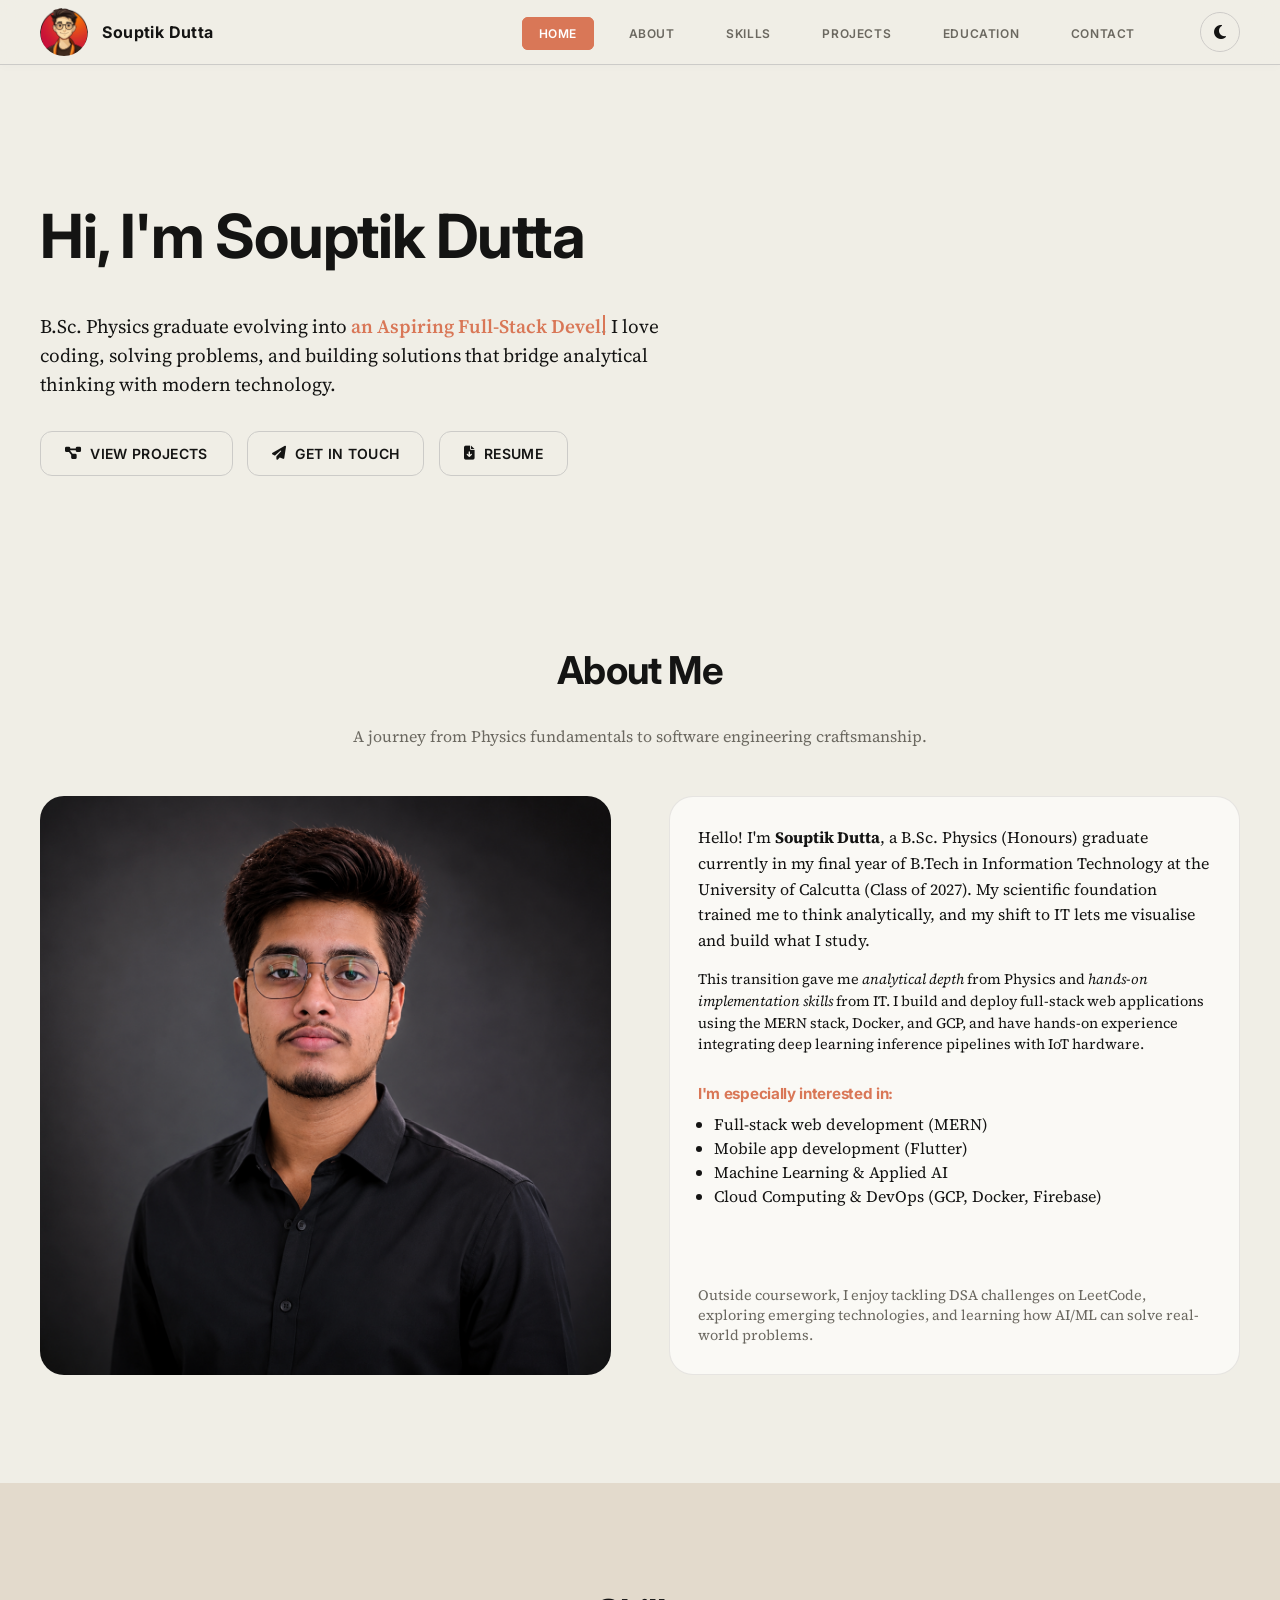
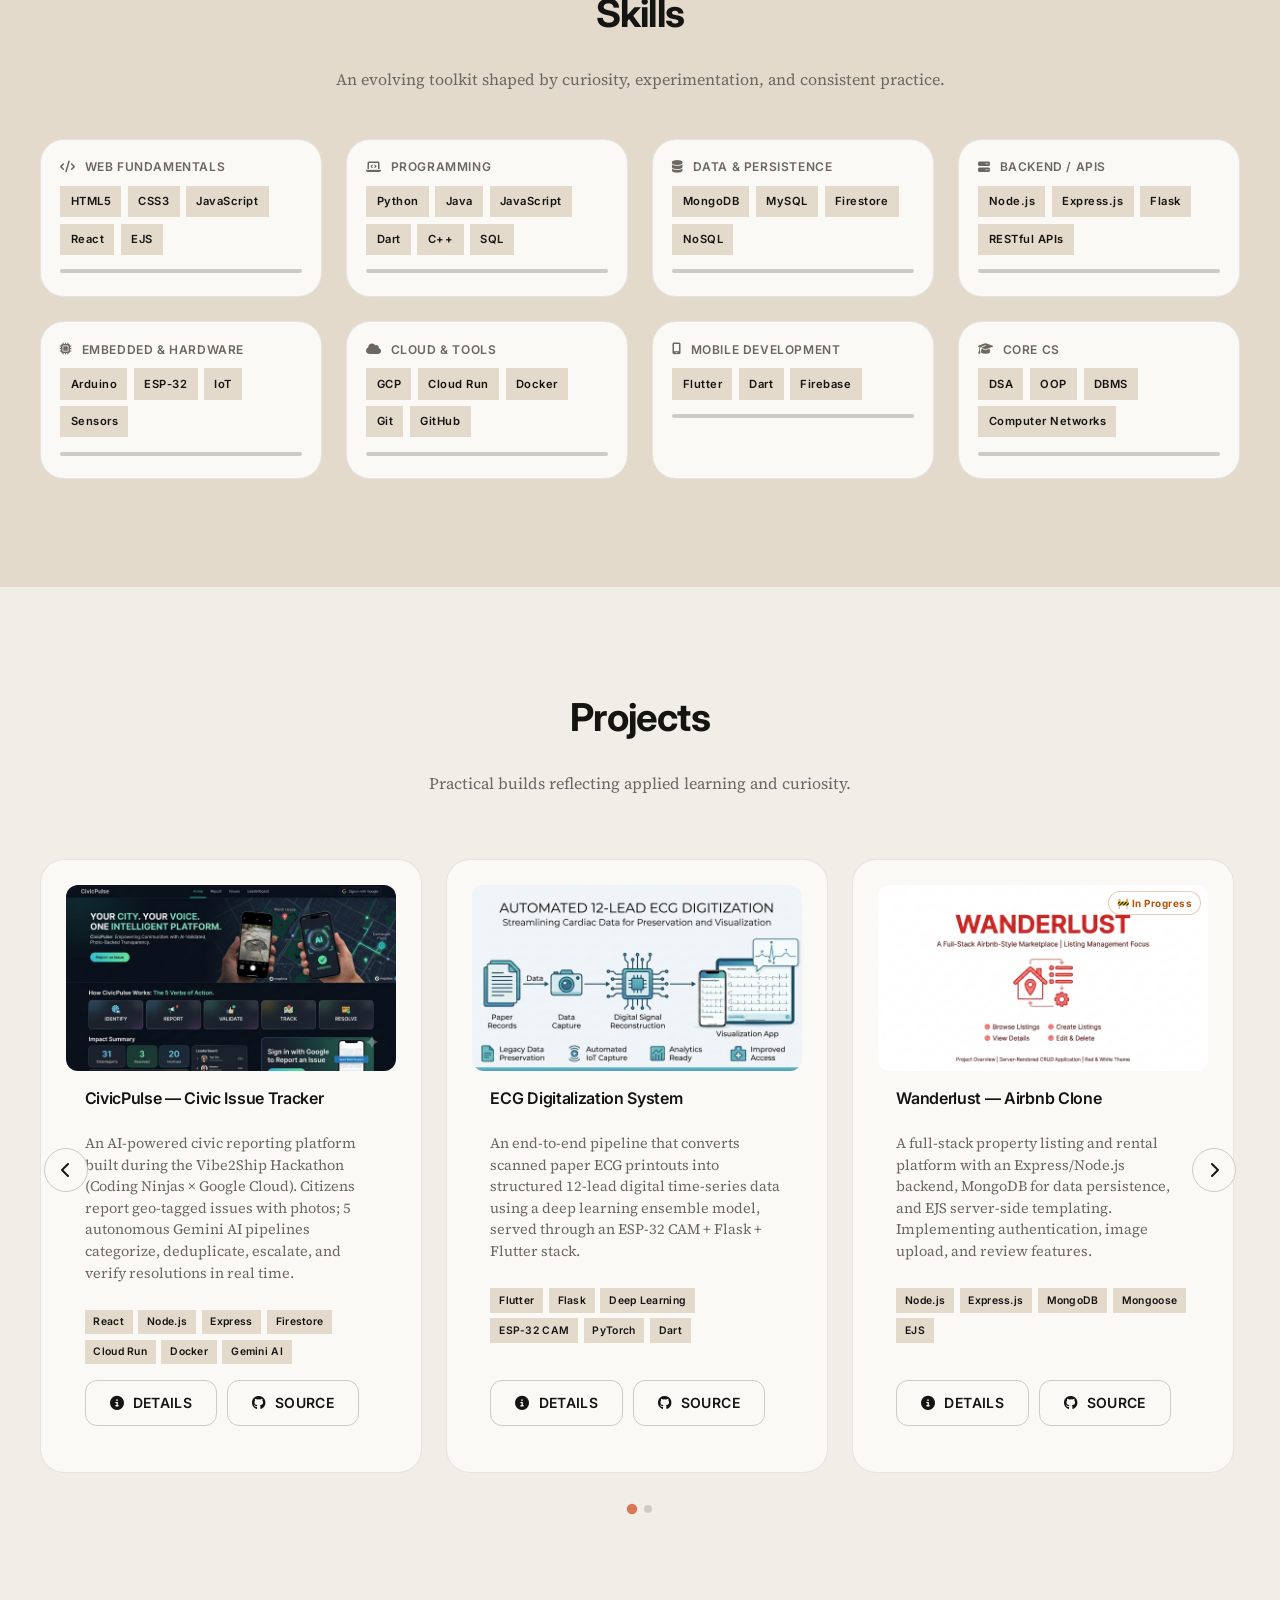
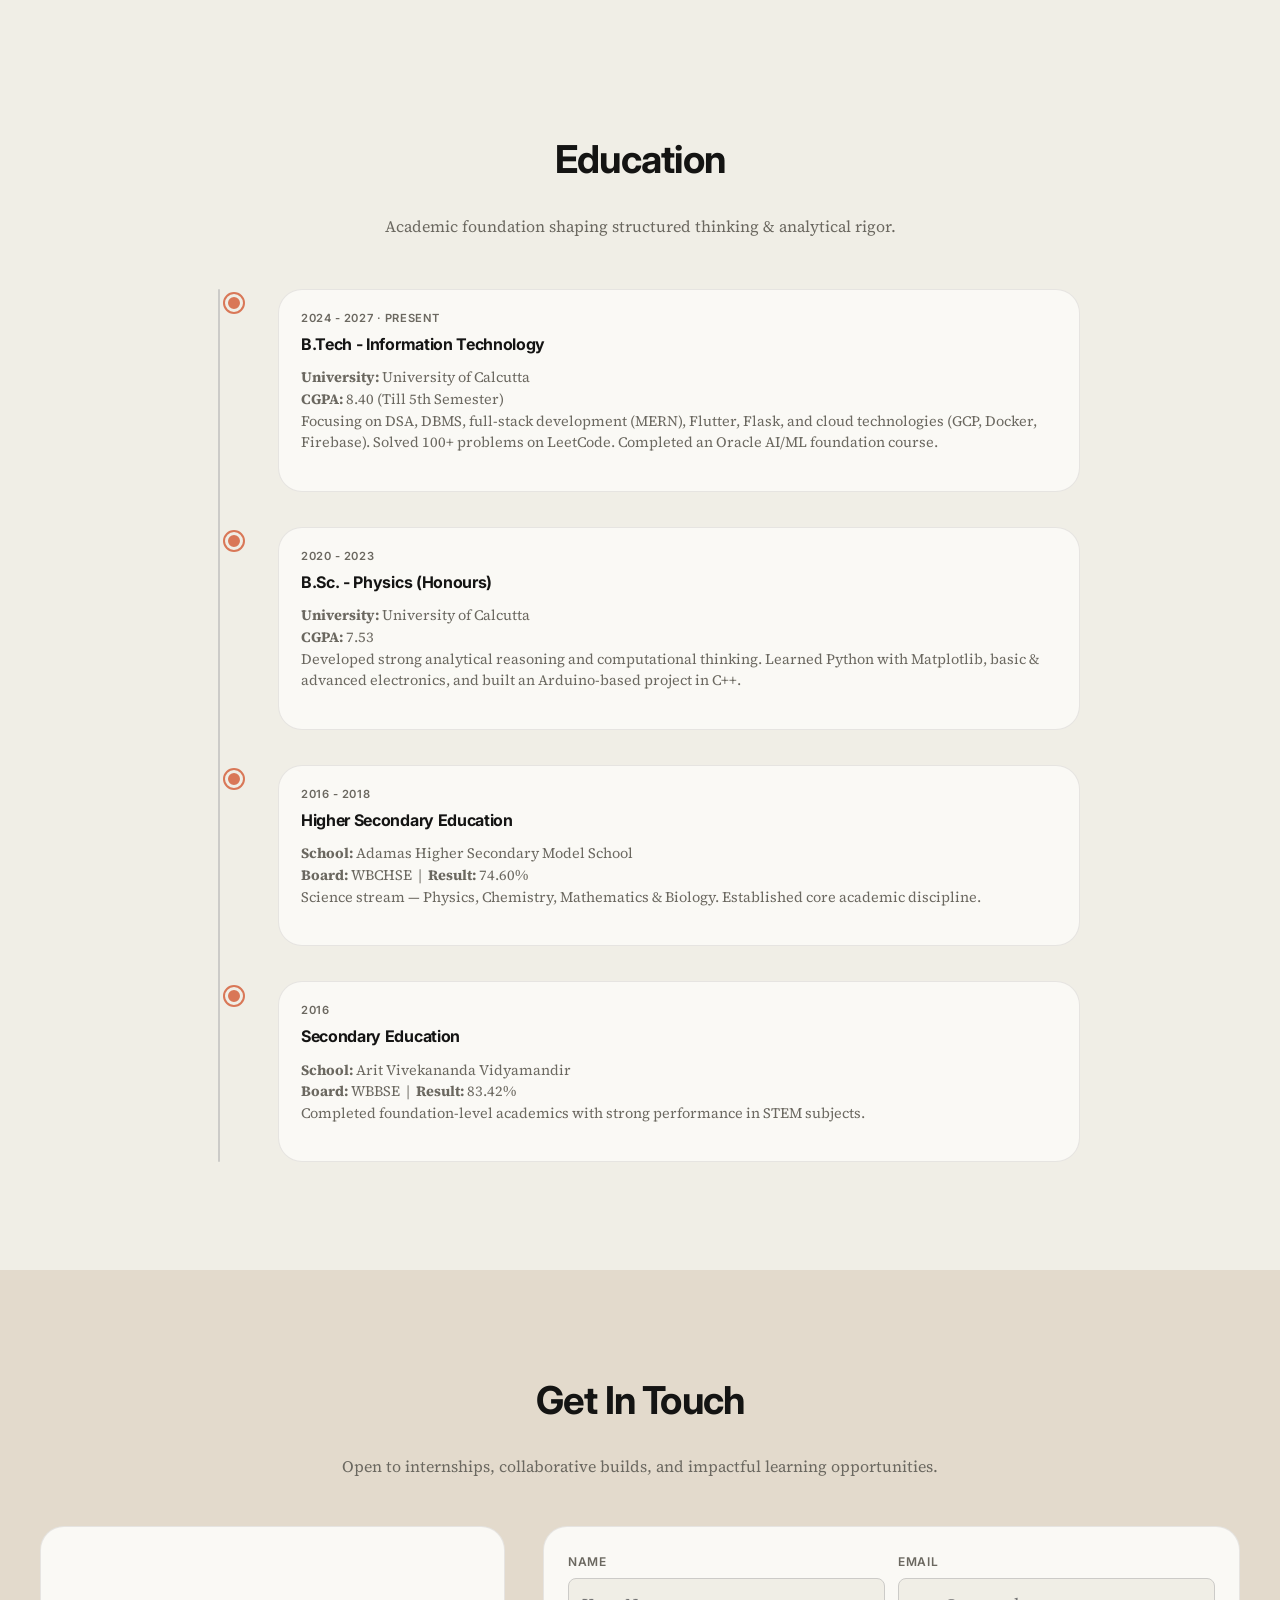
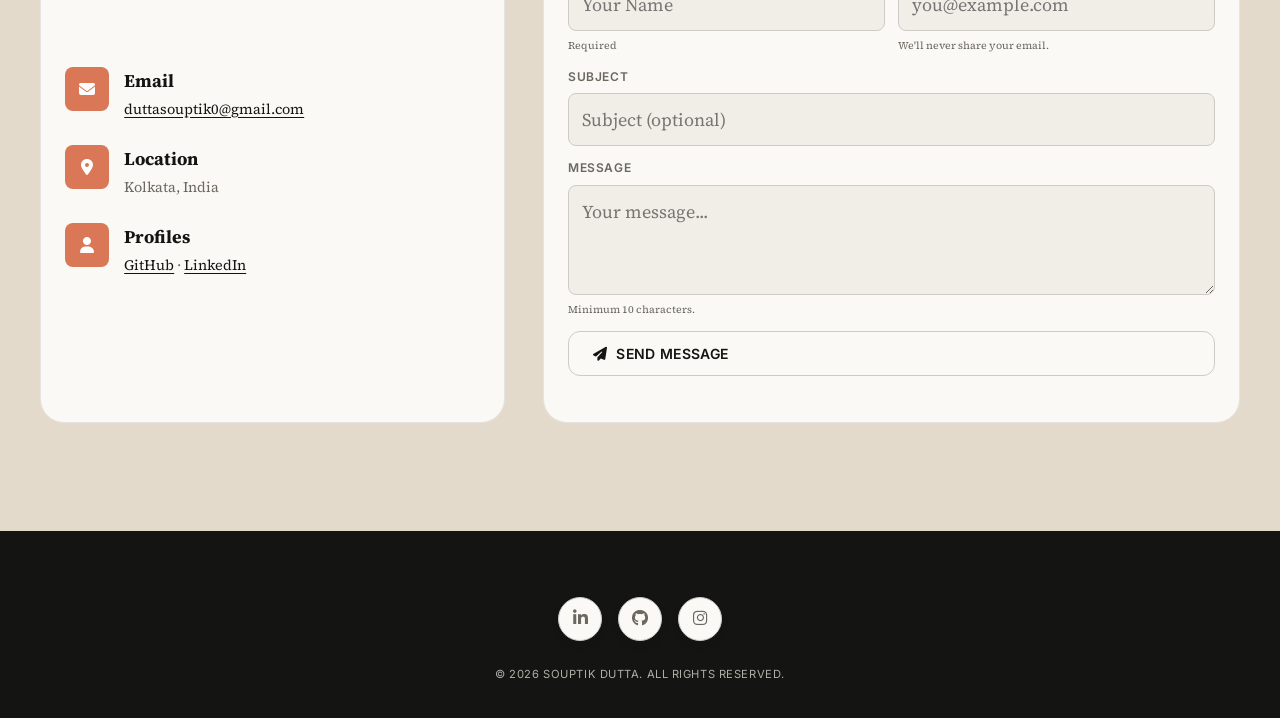
==== index.html @ db7f2fe8 "Portfolio overhaul" ====
<!doctype html>
<html lang="en" class="no-js" data-theme="light">
  <head>
    <meta charset="UTF-8" />
    <meta name="viewport" content="width=device-width,initial-scale=1" />
    <title>Souptik Dutta - Portfolio</title>
    <meta
      name="description"
      content="Portfolio of Souptik Dutta — B.Sc. Physics graduate pursuing B.Tech in Information Technology. Projects, skills, and contact."
    />
    <meta
      name="keywords"
      content="Souptik Dutta, Portfolio, IT, Physics, MERN, Full-Stack, Developer, React, Flutter, Projects, Deep Learning"
    />
    <meta name="author" content="Souptik Dutta" />
    <meta name="robots" content="index, follow" />
    <link rel="canonical" href="https://d-souptik24.github.io/portfolio/" />
    <meta
      name="theme-color"
      content="#000000"
      media="(prefers-color-scheme: dark)"
    />
    <meta
      name="theme-color"
      content="#f0eee6"
      media="(prefers-color-scheme: light)"
    />

    <link rel="icon" type="image/png" href="images/profile/sd-logo.png" />
    <link rel="apple-touch-icon" href="images/profile/sd-logo.png" />

    <meta property="og:title" content="Souptik Dutta - Portfolio" />
    <meta
      property="og:description"
      content="B.Sc. Physics graduate pursuing B.Tech in Information Technology. Explore my projects, skills, and experience."
    />
    <meta property="og:type" content="website" />
    <meta
      property="og:url"
      content="https://d-souptik24.github.io/portfolio/"
    />
    <meta
      property="og:image"
      content="https://d-souptik24.github.io/portfolio/images/profile/og-preview.jpg"
    />

    <meta name="twitter:card" content="summary_large_image" />
    <meta name="twitter:title" content="Souptik Dutta - Portfolio" />
    <meta
      name="twitter:description"
      content="B.Sc. Physics graduate now in B.Tech IT. Explore my skills and work."
    />
    <meta
      name="twitter:image"
      content="https://d-souptik24.github.io/portfolio/images/profile/og-preview.jpg"
    />

    <link rel="preconnect" href="https://fonts.googleapis.com" />
    <link rel="preconnect" href="https://fonts.gstatic.com" crossorigin />
    <link
      rel="preload"
      as="style"
      href="https://fonts.googleapis.com/css2?family=Inter:wght@200..800&family=Source+Serif+4:ital,wght@0,400;0,600;1,400&family=JetBrains+Mono:wght@400&family=Red+Hat+Display:wght@400..700&family=Red+Hat+Text:wght@400..700&family=Red+Hat+Mono:wght@400&display=swap"
    />
    <link
      href="https://fonts.googleapis.com/css2?family=Inter:wght@200..800&family=Source+Serif+4:ital,wght@0,400;0,600;1,400&family=JetBrains+Mono:wght@400&family=Red+Hat+Display:wght@400..700&family=Red+Hat+Text:wght@400..700&family=Red+Hat+Mono:wght@400&display=swap"
      rel="stylesheet"
    />

    <link rel="dns-prefetch" href="https://api.web3forms.com" />
    <link rel="dns-prefetch" href="https://cdnjs.cloudflare.com" />

    <link
      rel="stylesheet"
      href="https://cdnjs.cloudflare.com/ajax/libs/font-awesome/6.4.0/css/all.min.css"
      integrity="sha512-iecdLmaskl7CVkqkXNQ/ZH/XLlvWZOJyj7Yy7tcenmpD1ypASozpmT/E0iPtmFIB46ZmdtAc9eNBvH0H/ZpiBw=="
      crossorigin="anonymous"
      referrerpolicy="no-referrer"
    />

    <link rel="stylesheet" href="css/style.css" />

    <!-- Structured Data (JSON-LD) -->
    <script type="application/ld+json">
      {
        "@context": "https://schema.org",
        "@type": "Person",
        "name": "Souptik Dutta",
        "url": "https://d-souptik24.github.io/portfolio/",
        "jobTitle": "Aspiring Full-Stack Developer",
        "alumniOf": [
          {
            "@type": "CollegeOrUniversity",
            "name": "University of Calcutta"
          }
        ],
        "knowsAbout": ["MERN Stack", "Flutter", "Deep Learning", "IoT", "GCP", "Docker"],
        "sameAs": [
          "https://github.com/d-souptik24",
          "https://www.linkedin.com/in/souptik-dutta-3895512a4",
          "https://www.instagram.com/d_souptik24"
        ]
      }
    </script>
  </head>
  <body>
    <header>
      <div class="container nav-bar">
        <a href="#hero" class="branding" aria-label="Home">
          <img src="images/profile/sd-logo.png" alt="Souptik Dutta Logo" />
          <span class="glitch-name enable-on-hover" data-text="Souptik Dutta"
            >Souptik Dutta</span
          >
        </a>
        <nav aria-label="Primary">
          <ul class="nav-links" role="menubar">
            <li><a href="#hero" class="active" role="menuitem">Home</a></li>
            <li><a href="#about" role="menuitem">About</a></li>
            <li><a href="#skills" role="menuitem">Skills</a></li>
            <li><a href="#projects" role="menuitem">Projects</a></li>
            <li><a href="#education" role="menuitem">Education</a></li>
            <li><a href="#contact" role="menuitem">Contact</a></li>
          </ul>
        </nav>
        <button
          class="theme-toggle"
          aria-label="Toggle dark mode"
          title="Toggle theme"
        >
          <i class="fa-solid fa-moon" id="theme-icon"></i>
        </button>
        <button
          class="hamburger"
          type="button"
          aria-label="Menu"
          aria-expanded="false"
          aria-controls="mobileNav"
        >
          <span></span><span></span><span></span>
        </button>
      </div>
      <nav id="mobileNav" class="mobile-menu" aria-hidden="true">
        <a href="#hero">Home</a>
        <a href="#about">About</a>
        <a href="#skills">Skills</a>
        <a href="#projects">Projects</a>
        <a href="#education">Education</a>
        <a href="#contact">Contact</a>
      </nav>
    </header>

    <main id="hero">
      <div class="container hero-grid">
        <div class="hero-text">
          <h1 class="gradient-text">Hi, I'm Souptik Dutta</h1>
          <p class="hero-lead">
            B.Sc. Physics graduate evolving into
            <span class="typing" aria-live="polite"></span>. I love coding,
            solving problems, and building solutions that bridge analytical
            thinking with modern technology.
          </p>
          <div class="hero-actions">
            <a href="#projects" class="btn btn-outline"
              ><i class="fa-solid fa-diagram-project"></i> View Projects</a
            >
            <a href="#contact" class="btn btn-outline"
              ><i class="fa-solid fa-paper-plane"></i> Get In Touch</a
            >
            <a
              href="https://drive.google.com/file/d/11wgqvtYnDHW5FHmaIbB24B70RMqQ3CFU/view?usp=drive_link"
              class="btn btn-outline"
              target="_blank"
              rel="noopener noreferrer"
              ><i class="fa-solid fa-file-arrow-down"></i> Resume</a
            >
          </div>
        </div>
      </div>
    </main>

    <section id="about">
      <div class="container">
        <div class="section-intro reveal">
          <h2 class="section-title">About Me</h2>
          <p class="muted">
            A journey from Physics fundamentals to software engineering
            craftsmanship.
          </p>
        </div>
        <div class="about-wrap">
          <div class="about-img-frame reveal">
            <picture>
              <source
                srcset="images/profile/souptik-dutta.webp"
                type="image/webp"
              />
              <img
                src="images/profile/souptik-dutta.png"
                alt="Souptik Dutta portrait"
                loading="lazy"
              />
            </picture>
          </div>
          <div class="about-card reveal" tabindex="0">
            <div>
              <p class="about-text">
                Hello! I'm <strong>Souptik Dutta</strong>, a B.Sc. Physics
                (Honours) graduate currently in my final year of B.Tech in
                Information Technology at the University of Calcutta (Class of
                2027). My scientific foundation trained me to think
                analytically, and my shift to IT lets me visualise and build
                what I study.
              </p>

              <p class="about-text-sm">
                This transition gave me <em>analytical depth</em> from Physics
                and <em>hands-on implementation skills</em> from IT. I build and
                deploy full-stack web applications using the MERN stack, Docker,
                and GCP, and have hands-on experience integrating deep learning
                inference pipelines with IoT hardware.
              </p>
            </div>

            <div class="about-interests">
              <h4>I'm especially interested in:</h4>
              <ul>
                <li>Full-stack web development (MERN)</li>
                <li>Mobile app development (Flutter)</li>
                <li>Machine Learning & Applied AI</li>
                <li>Cloud Computing & DevOps (GCP, Docker, Firebase)</li>
              </ul>
            </div>

            <div class="about-footer">
              <p class="about-footer-text" style="margin-bottom: 0">
                Outside coursework, I enjoy tackling DSA challenges on LeetCode,
                exploring emerging technologies, and learning how AI/ML can
                solve real-world problems.
              </p>
            </div>
          </div>
        </div>
      </div>
    </section>

    <section id="skills">
      <div class="container">
        <div class="section-intro reveal">
          <h2 class="section-title">Skills</h2>
          <p class="muted">
            An evolving toolkit shaped by curiosity, experimentation, and
            consistent practice.
          </p>
        </div>
        <div class="skills-grid">
          <div class="skill-group reveal" tabindex="0">
            <h3><i class="fa-solid fa-code"></i> Web Fundamentals</h3>
            <div class="skill-badges">
              <span class="skill-badge">HTML5</span>
              <span class="skill-badge">CSS3</span>
              <span class="skill-badge">JavaScript</span>
              <span class="skill-badge">React</span>
              <span class="skill-badge">EJS</span>
            </div>
            <div class="meter" style="--val: 85%"><span></span></div>
          </div>
          <div class="skill-group reveal" tabindex="0">
            <h3><i class="fa-solid fa-laptop-code"></i> Programming</h3>
            <div class="skill-badges">
              <span class="skill-badge">Python</span>
              <span class="skill-badge">Java</span>
              <span class="skill-badge">JavaScript</span>
              <span class="skill-badge">Dart</span>
              <span class="skill-badge">C++</span>
              <span class="skill-badge">SQL</span>
            </div>
            <div class="meter" style="--val: 80%"><span></span></div>
          </div>
          <div class="skill-group reveal" tabindex="0">
            <h3><i class="fa-solid fa-database"></i> Data & Persistence</h3>
            <div class="skill-badges">
              <span class="skill-badge">MongoDB</span>
              <span class="skill-badge">MySQL</span>
              <span class="skill-badge">Firestore</span>
              <span class="skill-badge">NoSQL</span>
            </div>
            <div class="meter" style="--val: 65%"><span></span></div>
          </div>
          <div class="skill-group reveal" tabindex="0">
            <h3><i class="fa-solid fa-server"></i> Backend / APIs</h3>
            <div class="skill-badges">
              <span class="skill-badge">Node.js</span>
              <span class="skill-badge">Express.js</span>
              <span class="skill-badge">Flask</span>
              <span class="skill-badge">RESTful APIs</span>
            </div>
            <div class="meter" style="--val: 65%"><span></span></div>
          </div>
          <div class="skill-group reveal" tabindex="0">
            <h3><i class="fa-solid fa-microchip"></i> Embedded & Hardware</h3>
            <div class="skill-badges">
              <span class="skill-badge">Arduino</span>
              <span class="skill-badge">ESP-32</span>
              <span class="skill-badge">IoT</span>
              <span class="skill-badge">Sensors</span>
            </div>
            <div class="meter" style="--val: 70%"><span></span></div>
          </div>
          <div class="skill-group reveal" tabindex="0">
            <h3><i class="fa-solid fa-cloud"></i> Cloud & Tools</h3>
            <div class="skill-badges">
              <span class="skill-badge">GCP</span>
              <span class="skill-badge">Cloud Run</span>
              <span class="skill-badge">Docker</span>
              <span class="skill-badge">Git</span>
              <span class="skill-badge">GitHub</span>
            </div>
            <div class="meter" style="--val: 60%"><span></span></div>
          </div>
          <div class="skill-group reveal" tabindex="0">
            <h3>
              <i class="fa-solid fa-mobile-screen"></i> Mobile Development
            </h3>
            <div class="skill-badges">
              <span class="skill-badge">Flutter</span>
              <span class="skill-badge">Dart</span>
              <span class="skill-badge">Firebase</span>
            </div>
            <div class="meter" style="--val: 60%"><span></span></div>
          </div>
          <div class="skill-group reveal" tabindex="0">
            <h3><i class="fa-solid fa-graduation-cap"></i> Core CS</h3>
            <div class="skill-badges">
              <span class="skill-badge">DSA</span>
              <span class="skill-badge">OOP</span>
              <span class="skill-badge">DBMS</span>
              <span class="skill-badge">Computer Networks</span>
            </div>
            <div class="meter" style="--val: 75%"><span></span></div>
          </div>
        </div>
      </div>
    </section>

    <section id="projects">
      <div class="container">
        <div class="section-intro reveal">
          <h2 class="section-title">Projects</h2>
          <p class="muted">
            Practical builds reflecting applied learning and curiosity.
          </p>
        </div>

        <div class="slider-wrapper">
          <button class="slider-btn prev-btn" aria-label="Previous project">
            <i class="fa-solid fa-chevron-left"></i>
          </button>

          <div class="slider-track">
            <!-- Card 1: CivicPulse -->
            <article class="project-card reveal" tabindex="0">
              <div class="project-media">
                <img
                  src="images/project-imgs/poject2_civicpulse.webp"
                  alt="CivicPulse — Hyperlocal Civic Issue Tracker"
                  loading="lazy"
                />
              </div>
              <div class="project-body">
                <h3 class="project-title">CivicPulse — Civic Issue Tracker</h3>
                <p class="project-desc">
                  An AI-powered civic reporting platform built during the
                  Vibe2Ship Hackathon (Coding Ninjas × Google Cloud). Citizens
                  report geo-tagged issues with photos; 5 autonomous Gemini AI
                  pipelines categorize, deduplicate, escalate, and verify
                  resolutions in real time.
                </p>
                <div class="project-tags">
                  <span class="tag">React</span>
                  <span class="tag">Node.js</span>
                  <span class="tag">Express</span>
                  <span class="tag">Firestore</span>
                  <span class="tag">Cloud Run</span>
                  <span class="tag">Docker</span>
                  <span class="tag">Gemini AI</span>
                </div>
                <div class="project-actions">
                  <button class="btn btn-outline" data-modal="projCivicPulse">
                    <i class="fa-solid fa-circle-info"></i> Details
                  </button>
                  <a
                    href="https://github.com/d-souptik24/civic-pulse"
                    target="_blank"
                    rel="noopener"
                    class="btn btn-outline"
                    ><i class="fa-brands fa-github"></i> Source</a
                  >
                </div>
              </div>
            </article>

            <!-- Card 2: ECG Digitalization -->
            <article class="project-card reveal" tabindex="0">
              <div class="project-media">
                <img
                  src="images/project-imgs/project3_ECG_DIGITALIZATION.webp"
                  alt="ECG Digitalization System"
                  loading="lazy"
                />
              </div>
              <div class="project-body">
                <h3 class="project-title">ECG Digitalization System</h3>
                <p class="project-desc">
                  An end-to-end pipeline that converts scanned paper ECG
                  printouts into structured 12-lead digital time-series data
                  using a deep learning ensemble model, served through an ESP-32
                  CAM + Flask + Flutter stack.
                </p>
                <div class="project-tags">
                  <span class="tag">Flutter</span>
                  <span class="tag">Flask</span>
                  <span class="tag">Deep Learning</span>
                  <span class="tag">ESP-32 CAM</span>
                  <span class="tag">PyTorch</span>
                  <span class="tag">Dart</span>
                </div>
                <div class="project-actions">
                  <button class="btn btn-outline" data-modal="projECG">
                    <i class="fa-solid fa-circle-info"></i> Details
                  </button>
                  <a
                    href="https://github.com/d-souptik24/ECG-DIGITALIZATION"
                    target="_blank"
                    rel="noopener"
                    class="btn btn-outline"
                    ><i class="fa-brands fa-github"></i> Source</a
                  >
                </div>
              </div>
            </article>

            <!-- Card 3: Wanderlust (Airbnb Clone) -->
            <article class="project-card reveal" tabindex="0">
              <div class="project-media">
                <img
                  src="images/project-imgs/project4_wanderlust.webp"
                  alt="Wanderlust — Airbnb Clone"
                  loading="lazy"
                />
                <span class="project-status-badge">🚧 In Progress</span>
              </div>
              <div class="project-body">
                <h3 class="project-title">Wanderlust — Airbnb Clone</h3>
                <p class="project-desc">
                  A full-stack property listing and rental platform with an
                  Express/Node.js backend, MongoDB for data persistence, and EJS
                  server-side templating. Implementing authentication, image
                  upload, and review features.
                </p>
                <div class="project-tags">
                  <span class="tag">Node.js</span>
                  <span class="tag">Express.js</span>
                  <span class="tag">MongoDB</span>
                  <span class="tag">Mongoose</span>
                  <span class="tag">EJS</span>
                </div>
                <div class="project-actions">
                  <button class="btn btn-outline" data-modal="projWanderlust">
                    <i class="fa-solid fa-circle-info"></i> Details
                  </button>
                  <a
                    href="https://github.com/d-souptik24/Wanderlust"
                    target="_blank"
                    rel="noopener"
                    class="btn btn-outline"
                    ><i class="fa-brands fa-github"></i> Source</a
                  >
                </div>
              </div>
            </article>

            <!-- Card 4: Arduino Temperature Monitoring -->
            <article class="project-card reveal" tabindex="0">
              <div class="project-media">
                <img
                  src="images/project-imgs/project1_temp_sensor.webp"
                  alt="Arduino Temperature Monitoring Prototype"
                  loading="lazy"
                />
              </div>
              <div class="project-body">
                <h3 class="project-title">
                  Arduino Temperature Monitoring Prototype
                </h3>
                <p class="project-desc">
                  A temperature-sensing prototype built with an NTC thermistor,
                  calibrated using the Steinhart–Hart equation. Threshold-based
                  LED indicators and a buzzer provide real-time visual and
                  audible alerts.
                </p>
                <div class="project-tags">
                  <span class="tag">Arduino Uno</span>
                  <span class="tag">C++</span>
                  <span class="tag">NTC Thermistor</span>
                  <span class="tag">Steinhart–Hart</span>
                  <span class="tag">Analog Sensing</span>
                  <span class="tag">Digital I/O</span>
                </div>
                <div class="project-actions">
                  <button class="btn btn-outline" data-modal="proj1Details">
                    <i class="fa-solid fa-circle-info"></i> Details
                  </button>
                  <a
                    href="https://github.com/d-souptik24/ArduinoProject"
                    target="_blank"
                    rel="noopener"
                    class="btn btn-outline"
                    ><i class="fa-brands fa-github"></i> Source</a
                  >
                </div>
              </div>
            </article>
          </div>

          <button class="slider-btn next-btn" aria-label="Next project">
            <i class="fa-solid fa-chevron-right"></i>
          </button>
        </div>

        <div class="slider-dots"></div>
      </div>
    </section>

    <!-- ── Project Modals ────────────────────────────────────────────────────── -->

    <dialog id="projCivicPulse" class="dialog-modal">
      <form method="dialog" class="dialog-body">
        <h3 tabindex="-1" autofocus>
          CivicPulse — Hyperlocal Civic Issue Tracker
        </h3>
        <p>
          A production-grade, AI-powered civic platform built in an 8-day sprint
          during the Vibe2Ship Hackathon (Coding Ninjas × Google Cloud).
          Citizens identify, report, validate, track, and resolve hyperlocal
          community issues through collaboration and intelligent automation.
        </p>
        <ul>
          <li>
            5 Agentic AI pipelines powered by Gemini 3.1 Flash Lite — Vision
            Categorizer, Geo-Deduplication, Hotspot Mapper, Escalation Agent,
            and Resolution Verifier
          </li>
          <li>
            Location-based duplicate detection using Geohash radius queries
            within 200 m
          </li>
          <li>
            Deployed to Google Cloud Run via multi-stage Docker build with
            secure env.yaml injection
          </li>
          <li>
            Firebase Auth (Google Sign-in), Firestore real-time listeners,
            Firebase Storage for issue photos
          </li>
          <li>
            Gamification system with points, badges, leaderboard, and confetti
            animations
          </li>
        </ul>
        <div class="dialog-actions">
          <a
            href="https://github.com/d-souptik24/civic-pulse"
            target="_blank"
            class="btn btn-outline"
            rel="noopener"
            ><i class="fa-brands fa-github"></i> Repository</a
          >
          <button class="btn btn-outline" value="cancel">
            <i class="fa-solid fa-xmark"></i> Close
          </button>
        </div>
      </form>
    </dialog>

    <dialog id="projECG" class="dialog-modal">
      <form method="dialog" class="dialog-body">
        <h3 tabindex="-1" autofocus>ECG Digitalization System</h3>
        <p>
          An end-to-end system that photographs paper ECG printouts,
          reconstructs the original 12-lead time-series signal using a deep
          learning ensemble, and displays clinical-grade plots on a Flutter app.
          Designed to digitize legacy hospital archives in resource-limited
          clinics.
        </p>
        <ul>
          <li>
            3-stage deep learning pipeline: homography normalization
            (Stage0Net), grid-warp rectification (Stage1Net), EfficientNet
            ensemble digitization with TTA (Stage2)
          </li>
          <li>
            ESP-32 CAM module for autonomous image capture with OLED status
            display and 3-retry upload logic
          </li>
          <li>
            Flask backend with async processing (~5–8 min on CPU), status
            polling, and server-rendered Matplotlib clinical plots
          </li>
          <li>
            Flutter app with Riverpod state management, hybrid local + server
            record history, and GoRouter navigation
          </li>
        </ul>
        <div class="dialog-actions">
          <a
            href="https://github.com/d-souptik24/ECG-DIGITALIZATION"
            target="_blank"
            class="btn btn-outline"
            rel="noopener"
            ><i class="fa-brands fa-github"></i> Repository</a
          >
          <button class="btn btn-outline" value="cancel">
            <i class="fa-solid fa-xmark"></i> Close
          </button>
        </div>
      </form>
    </dialog>

    <dialog id="projWanderlust" class="dialog-modal">
      <form method="dialog" class="dialog-body">
        <h3 tabindex="-1" autofocus>Wanderlust — Airbnb Clone</h3>
        <p>
          A full-stack property listing and rental marketplace following MVC
          architecture. The project is actively being developed with a working
          CRUD engine for listings, seed data for realistic testing, and
          structured templates for a polished server-rendered experience.
        </p>
        <ul>
          <li>
            Full CRUD lifecycle for property listings — create, browse, view
            details, edit, and delete
          </li>
          <li>
            MongoDB + Mongoose schema with timestamps, image data, pricing, and
            location fields
          </li>
          <li>
            MVC architecture with EJS layout inheritance via ejs-mate and
            reusable partials
          </li>
          <li>
            Bootstrap 5 responsive UI with shared navbar, footer, and card grid
            layout
          </li>
          <li>
            Seed data script for repeatable database initialization with
            realistic listings
          </li>
        </ul>
        <div class="dialog-actions">
          <a
            href="https://github.com/d-souptik24/Wanderlust"
            target="_blank"
            class="btn btn-outline"
            rel="noopener"
            ><i class="fa-brands fa-github"></i> Repository</a
          >
          <button class="btn btn-outline" value="cancel">
            <i class="fa-solid fa-xmark"></i> Close
          </button>
        </div>
      </form>
    </dialog>

    <dialog id="proj1Details" class="dialog-modal">
      <form method="dialog" class="dialog-body">
        <h3 tabindex="-1" autofocus>
          Arduino Temperature Monitoring Prototype
        </h3>
        <p>
          A working prototype that reads ambient temperature through an NTC
          thermistor and converts the analog signal to accurate Celsius values
          using the Steinhart–Hart equation. Hard-coded temperature thresholds
          drive a tri-colour LED indicator system and an audible buzzer for
          critical alerts.
        </p>
        <ul>
          <li>Studied the NTC thermistor's temperature–resistance curve</li>
          <li>Implemented Steinhart–Hart calibration for accurate readings</li>
          <li>
            Green / Yellow / Red LEDs for normal, warm &amp; critical ranges
          </li>
          <li>
            Buzzer activates when temperature crosses the critical threshold
          </li>
          <li>
            Full control logic in C++, developed &amp; uploaded via Arduino IDE
          </li>
        </ul>
        <div class="dialog-actions">
          <a
            href="https://github.com/d-souptik24/ArduinoProject"
            target="_blank"
            class="btn btn-outline"
            rel="noopener"
            ><i class="fa-brands fa-github"></i> Repository</a
          >
          <button class="btn btn-outline" value="cancel">
            <i class="fa-solid fa-xmark"></i> Close
          </button>
        </div>
      </form>
    </dialog>

    <section id="education">
      <div class="container">
        <div class="section-intro reveal">
          <h2 class="section-title">Education</h2>
          <p class="muted">
            Academic foundation shaping structured thinking & analytical rigor.
          </p>
        </div>
        <div class="timeline">
          <div class="timeline-item reveal">
            <div class="timeline-marker"></div>
            <div class="timeline-content" tabindex="0">
              <div class="timeline-meta">2024 - 2027 · Present</div>
              <h3>B.Tech - Information Technology</h3>
              <p class="timeline-desc">
                <strong>University:</strong> University of Calcutta<br />
                <strong>CGPA:</strong> 8.40 (Till 5th Semester)<br />
                Focusing on DSA, DBMS, full-stack development (MERN), Flutter,
                Flask, and cloud technologies (GCP, Docker, Firebase). Solved
                100+ problems on LeetCode. Completed an Oracle AI/ML foundation
                course.
              </p>
            </div>
          </div>
          <div class="timeline-item reveal">
            <div class="timeline-marker"></div>
            <div class="timeline-content" tabindex="0">
              <div class="timeline-meta">2020 - 2023</div>
              <h3>B.Sc. - Physics (Honours)</h3>
              <p class="timeline-desc">
                <strong>University:</strong> University of Calcutta<br />
                <strong>CGPA:</strong> 7.53<br />
                Developed strong analytical reasoning and computational
                thinking. Learned Python with Matplotlib, basic &amp; advanced
                electronics, and built an Arduino-based project in C++.
              </p>
            </div>
          </div>
          <div class="timeline-item reveal">
            <div class="timeline-marker"></div>
            <div class="timeline-content" tabindex="0">
              <div class="timeline-meta">2016 - 2018</div>
              <h3>Higher Secondary Education</h3>
              <p class="timeline-desc">
                <strong>School:</strong> Adamas Higher Secondary Model School<br />
                <strong>Board:</strong> WBCHSE &nbsp;|&nbsp;
                <strong>Result:</strong> 74.60%<br />
                Science stream — Physics, Chemistry, Mathematics &amp; Biology.
                Established core academic discipline.
              </p>
            </div>
          </div>
          <div class="timeline-item reveal">
            <div class="timeline-marker"></div>
            <div class="timeline-content" tabindex="0">
              <div class="timeline-meta">2016</div>
              <h3>Secondary Education</h3>
              <p class="timeline-desc">
                <strong>School:</strong> Arit Vivekananda Vidyamandir<br />
                <strong>Board:</strong> WBBSE &nbsp;|&nbsp;
                <strong>Result:</strong> 83.42%<br />
                Completed foundation-level academics with strong performance in
                STEM subjects.
              </p>
            </div>
          </div>
        </div>
      </div>
    </section>

    <section id="contact">
      <div class="container">
        <div class="section-intro reveal">
          <h2 class="section-title">Get In Touch</h2>
          <p class="muted">
            Open to internships, collaborative builds, and impactful learning
            opportunities.
          </p>
        </div>
        <div class="contact-grid">
          <div class="contact-panel reveal" tabindex="0">
            <div class="contact-details">
              <div class="detail-item">
                <i class="fa-solid fa-envelope"></i>
                <div>
                  <strong>Email</strong><br />
                  <span
                    ><a href="mailto:duttasouptik0@gmail.com"
                      >duttasouptik0@gmail.com</a
                    ></span
                  >
                </div>
              </div>

              <div class="detail-item">
                <i class="fa-solid fa-location-dot"></i>
                <div>
                  <strong>Location</strong><br />
                  <span>Kolkata, India</span>
                </div>
              </div>
              <div class="detail-item">
                <i class="fa-solid fa-user"></i>
                <div>
                  <strong>Profiles</strong><br />
                  <span>
                    <a
                      href="https://github.com/d-souptik24"
                      target="_blank"
                      rel="noopener"
                      >GitHub</a
                    >
                    ·
                    <a
                      href="https://www.linkedin.com/in/souptik-dutta-3895512a4"
                      target="_blank"
                      rel="noopener"
                      >LinkedIn</a
                    >
                  </span>
                </div>
              </div>
            </div>
          </div>
          <div class="contact-panel reveal" tabindex="0">
            <form
              class="contact-form"
              id="contactForm"
              action="https://api.web3forms.com/submit"
              method="POST"
              novalidate
            >
              <input
                type="hidden"
                name="access_key"
                value="557c8fe1-0cd9-4d5b-8c11-7dc33b92f6d2"
              />
              <input
                type="hidden"
                name="_subject"
                value="New Contact Form Submission from Portfolio"
              />
              <input
                type="hidden"
                name="from_name"
                value="Portfolio Contact Form"
              />
              <input
                type="checkbox"
                name="botcheck"
                class="sr-only"
                tabindex="-1"
                autocomplete="off"
              />

              <div class="form-field">
                <label for="name">Name</label>
                <input
                  id="name"
                  name="name"
                  type="text"
                  required
                  placeholder="Your Name"
                  autocomplete="name"
                />
                <span class="form-hint">Required</span>
              </div>
              <div class="form-field">
                <label for="email">Email</label>
                <input
                  id="email"
                  name="email"
                  type="email"
                  required
                  placeholder="you@example.com"
                  autocomplete="email"
                />
                <span class="form-hint">We'll never share your email.</span>
              </div>
              <div class="form-field full-width">
                <label for="subject">Subject</label>
                <input
                  id="subject"
                  name="subject"
                  type="text"
                  placeholder="Subject (optional)"
                />
              </div>
              <div class="form-field full-width">
                <label for="message">Message</label>
                <textarea
                  id="message"
                  name="message"
                  required
                  placeholder="Your message..."
                ></textarea>
                <span class="form-hint">Minimum 10 characters.</span>
              </div>
              <button type="submit" class="btn btn-outline" id="submitBtn">
                <i class="fa-solid fa-paper-plane"></i> Send Message
              </button>
              <p id="formStatus" class="form-status"></p>
            </form>
          </div>
        </div>
      </div>
    </section>

    <footer>
      <div class="container center reveal">
        <ul class="social-wrapper">
          <li class="icon linkedin">
            <span class="tooltip">LinkedIn</span>
            <a
              href="https://www.linkedin.com/in/souptik-dutta-3895512a4"
              target="_blank"
              rel="noopener"
              aria-label="LinkedIn"
              ><i class="fab fa-linkedin-in"></i
            ></a>
          </li>
          <li class="icon github">
            <span class="tooltip">GitHub</span>
            <a
              href="https://github.com/d-souptik24"
              target="_blank"
              rel="noopener"
              aria-label="GitHub"
              ><i class="fab fa-github"></i
            ></a>
          </li>
          <li class="icon instagram">
            <span class="tooltip">Instagram</span>
            <a
              href="https://www.instagram.com/d_souptik24"
              target="_blank"
              rel="noopener"
              aria-label="Instagram"
              ><i class="fab fa-instagram"></i
            ></a>
          </li>
        </ul>
        <div class="foot-note">
          &copy; 2026 Souptik Dutta. All Rights Reserved.
        </div>
      </div>
    </footer>
    <button
      class="back-to-top"
      id="backToTop"
      aria-label="Back to top"
      title="Back to top"
    >
      <i class="fa-solid fa-arrow-up"></i>
    </button>

    <!-- Scripts -->
    <script src="js/script.js"></script>
    <script src="js/hero-canvas.js"></script>
  </body>
</html>
---- css/style.css ----
/* ==========================================================================
   Souptik Dutta — Portfolio Stylesheet
   ==========================================================================

   TABLE OF CONTENTS
   --------------------------------------------------------------------------
   1. Design Tokens (Custom Properties)
   2. Reset & Base
   3. Typography
   4. Links
   5. Utilities
   6. Buttons
   7. Header / Navigation
   8. Mobile Navigation
   9. Sections (shared)
   10. Hero
   11. About
   12. Skills
   13. Projects
   14. Timeline (Education)
   15. Contact & Form
   16. Footer
   17. Back-to-Top Button
   18. Reveal Animations
   19. Dialog / Modal
   20. Accessibility (Reduced Motion)
   21. Responsive Breakpoints
   ========================================================================== */

/* --------------------------------------------------------------------------
   1. DESIGN TOKENS
   --------------------------------------------------------------------------
   Light mode  ->  Anthropic design language (warm parchment, editorial serif,
                   clay accent, tonal surface elevation, no shadows)
   Dark mode   ->  Dala design language (pure black void, violet accent,
                   amber highlight, ultra-light type, no shadows)
   -------------------------------------------------------------------------- */
:root {
  /* --- Accent & Interactive Colors --- */
  --color-accent: #d97757; /* Anthropic Clay — primary CTA */
  --color-accent-rgb: 217, 119, 87;
  --color-accent-hover: #c6613f; /* Anthropic Clay Deep — hover/pressed */

  /* --- Surfaces --- */
  --color-bg: #f0eee6; /* Anthropic Ivory Medium — page canvas */
  --color-bg-alt: #e3dacc; /* Anthropic Oat Warm — deeper parchment */
  --color-surface: #faf9f5; /* Anthropic Ivory Light — cards */
  --color-surface-featured: #f5e3c7; /* Anthropic Manilla — featured areas */

  /* --- Text --- */
  --color-text: #141413; /* Anthropic Slate Dark — near-black warm */
  --color-text-soft: #6b6860; /* Anthropic Warm Grey — muted but legible text */

  /* --- Borders --- */
  --color-border: #cccbc8; /* Anthropic Stone — hairline borders */

  /* --- Font Families --- */
  --font-display: "Source Serif 4", Georgia, "Times New Roman", serif;
  --font-ui: "Inter", system-ui, -apple-system, sans-serif;
  --font-mono: "JetBrains Mono", "Fira Code", monospace;

  /* --- Border Radius --- */
  --radius-sm: 8px; /* Anthropic buttons (bottom-only) */
  --radius-md: 12px; /* Anthropic outlined buttons */
  --radius-lg: 24px; /* Anthropic cards */
  --radius-pill: 9999px;

  /* --- Transitions --- */
  --transition-base: 0.35s cubic-bezier(0.4, 0, 0.2, 1);
  --transition-spring: 0.5s cubic-bezier(0.34, 1.56, 0.64, 1);

  /* --- Layout --- */
  --nav-height: 64px;
}

/* Dark mode — Dala design language */
[data-theme="dark"] {
  /* --- Accent & Interactive Colors --- */
  --color-accent: #8052ff; /* Dala Electric Iris — primary action */
  --color-accent-rgb: 128, 82, 255;
  --color-accent-hover: #6a3de8; /* Darker violet for hover */

  /* --- Surfaces --- */
  --color-bg: #000000; /* Dala Void Canvas — pure black */
  --color-bg-alt: #0a0a0a; /* Slightly lifted void */
  --color-surface: #111111; /* Near-void for cards needing distinction */
  --color-surface-featured: #0d0d0d; /* Near-void for featured areas */

  /* --- Text --- */
  --color-text: #ffffff; /* Dala Bone White — primary text */
  --color-text-soft: #9a9a9a; /* Dala Ash Gray — secondary text */

  /* --- Borders --- */
  --color-border: rgba(255, 255, 255, 0.08); /* Ultra-subtle on void */

  /* --- Dark-only accent --- */
  --color-saffron: #ffb829; /* Dala Saffron Spark — amber highlight */

  /* --- n8n Design Tokens (For About -> Education) --- */
  --color-n8n-void: #0e0918;
  --color-n8n-surface: #1a1624;
  --color-n8n-surface-hover: #2c2834;
  --shadow-n8n-inset:
    inset 0 0 0 1px rgba(255, 255, 255, 0.1),
    inset 0 -2px 0 0 rgba(255, 142, 93, 0.3);
  --shadow-n8n-inset-hover:
    inset 0 0 0 1px rgba(255, 255, 255, 0.2),
    inset 0 -3px 0 0 rgba(255, 142, 93, 0.6);
}

/* --------------------------------------------------------------------------
   2. RESET & BASE
   -------------------------------------------------------------------------- */
*,
*::before,
*::after {
  box-sizing: border-box;
  -webkit-tap-highlight-color: transparent;
}

html {
  scroll-behavior: smooth;
  -webkit-font-smoothing: antialiased;
  -moz-osx-font-smoothing: grayscale;
}

body {
  margin: 0;
  font-family: var(--font-display); /* Serif body — Anthropic convention */
  background: var(--color-bg);
  color: var(--color-text);
  line-height: 1.5;
  font-size: 18px;
  font-weight: 400;
  overflow-x: hidden;
  transition:
    background-color 0.4s ease,
    color 0.4s ease;
}

/* Dark mode: switch body to ultra-light Inter (Dala convention) */
[data-theme="dark"] body {
  font-family: var(--font-ui);
  font-weight: 200;
  background: var(--color-bg);
}

/* --------------------------------------------------------------------------
   3. TYPOGRAPHY
   -------------------------------------------------------------------------- */

/* Headings use sans-serif (UI font) in both modes */
h1,
h2,
h3,
h4 {
  font-family: var(--font-ui);
  font-weight: 700;
  letter-spacing: -0.02em;
  line-height: 1.15;
  color: var(--color-text);
}

h1 {
  font-size: clamp(2.5rem, 5vw + 0.5rem, 3.8rem);
}
h2 {
  font-size: clamp(1.9rem, 3.5vw + 0.3rem, 2.4rem);
}
h3 {
  font-size: clamp(1.2rem, 2vw + 0.3rem, 1.6rem);
}

/* Body text: serif at 400 in light, ultra-light sans in dark */
p,
li {
  font-weight: 400;
  font-size: 1rem;
}
[data-theme="dark"] p,
[data-theme="dark"] li {
  font-weight: 200;
  font-family: var(--font-ui);
}

/* Dark h1: aggressive negative tracking per Dala 78px token */
[data-theme="dark"] h1 {
  font-size: clamp(2.5rem, 6vw, 4.5rem);
  letter-spacing: -0.04em;
}

/* --------------------------------------------------------------------------
   4. LINKS
   -------------------------------------------------------------------------- */

/* Light (Anthropic): persistent underline — editorial print convention */
a {
  color: var(--color-text);
  text-decoration: underline;
  text-underline-offset: 3px;
  position: relative;
  transition:
    color var(--transition-base),
    opacity var(--transition-base);
}
a:hover,
a:focus-visible {
  opacity: 0.7;
}

/* Dark (Dala): ghost text — no underline */
[data-theme="dark"] a {
  color: var(--color-text);
  text-decoration: none;
}
[data-theme="dark"] a:hover,
[data-theme="dark"] a:focus-visible {
  color: var(--color-text-soft);
  opacity: 1;
}

/* --------------------------------------------------------------------------
   5. UTILITIES
   -------------------------------------------------------------------------- */
.container {
  width: min(1280px, 100%);
  margin-inline: auto;
  padding-inline: clamp(1rem, 3.5vw, 2.5rem);
}
.center {
  text-align: center;
}

/* gradient-text class now renders as flat color — no gradient */
.gradient-text {
  color: var(--color-text);
  background: none;
}

/* --------------------------------------------------------------------------
   6. BUTTONS
   -------------------------------------------------------------------------- */

/* Primary filled button */
.btn {
  background: var(--color-accent);
  color: #fff;
  font-family: var(--font-ui);
  font-size: 0.875rem;
  font-weight: 600;
  letter-spacing: 0.025em;
  text-transform: uppercase;
  padding: 0.875rem 1.5rem;
  border: none;
  display: inline-flex;
  align-items: center;
  gap: 0.55rem;
  cursor: pointer;
  line-height: 1.1;
  text-decoration: none;
  position: relative;
  overflow: hidden;
  transition: background var(--transition-base);

  /* Light (Anthropic): signature bottom-only border radius */
  border-radius: 0 0 var(--radius-sm) var(--radius-sm);
}

/* Dark (Dala): full pill shape */
[data-theme="dark"] .btn {
  border-radius: var(--radius-lg);
}

.btn:hover {
  background: var(--color-accent-hover);
}

.btn:active {
  background: var(--color-accent-hover);
  transform: scale(0.97);
}

.btn:focus-visible {
  outline: 2px solid var(--color-accent);
  outline-offset: 3px;
}

/* Outlined / secondary button */
.btn-outline {
  background: transparent;
  border: 1px solid var(--color-border);
  color: var(--color-text);
  font-family: var(--font-ui);
  font-size: 0.875rem;
  font-weight: 600;
  letter-spacing: 0.025em;
  text-transform: uppercase;
  border-radius: var(--radius-md);
  transition:
    background var(--transition-base),
    border-color var(--transition-base),
    color var(--transition-base);
  text-decoration: none;
}
.btn-outline:hover {
  background: var(--color-accent);
  border-color: var(--color-accent);
  color: #fff;
  opacity: 1;
}

.btn-outline:active {
  background: var(--color-accent);
  border-color: var(--color-accent);
  color: #fff;
  transform: scale(0.97);
}

/* Dark outlined: fill with accent on hover */
[data-theme="dark"] .btn-outline {
  border-radius: var(--radius-lg);
  border-color: var(--color-border);
  color: var(--color-text);
}
[data-theme="dark"] .btn-outline:hover {
  background: var(--color-accent);
  border-color: var(--color-accent);
  color: #fff;
}

/* Small button variant */
.btn-sm {
  font-size: 0.8rem;
  padding: 0.65rem 1rem;
}

/* --------------------------------------------------------------------------
   7. HEADER / NAVIGATION
   -------------------------------------------------------------------------- */
header {
  position: sticky;
  top: 0;
  z-index: 1000;
  background: rgba(240, 238, 230, 0.85); /* Translucent warm parchment */
  backdrop-filter: blur(12px);
  -webkit-backdrop-filter: blur(12px);
  border-bottom: 1px solid var(--color-border);
  box-shadow: 0 2px 10px rgba(0, 0, 0, 0.02); /* Subtle separation shadow */
  transition:
    background var(--transition-base),
    border-color var(--transition-base);
}

/* Dark: frosted glass header to prevent text overlap while remaining stylish */
[data-theme="dark"] header {
  background: rgba(0, 0, 0, 0.75);
  backdrop-filter: blur(12px);
  -webkit-backdrop-filter: blur(12px);
  border-bottom: 1px solid rgba(255, 255, 255, 0.04);
}

.nav-bar {
  display: flex;
  align-items: center;
  height: var(--nav-height);
  gap: 2rem;
}

.branding {
  display: flex;
  align-items: center;
  gap: 0.9rem;
  font-family: var(--font-ui);
  font-weight: 700;
  font-size: 1rem;
  letter-spacing: 0.025em;
  text-decoration: none;
  color: var(--color-text);
}
.branding:hover {
  opacity: 0.8;
}

.branding img {
  height: 48px;
  width: 48px;
  border-radius: 50%;
  object-fit: cover;
  transition: transform 0.4s;
}
.branding img:hover {
  transform: rotate(-8deg) scale(1.08);
}

.nav-bar > nav {
  margin-left: auto;
  display: flex;
  align-items: center;
}
.nav-links {
  list-style: none;
  display: flex;
  gap: clamp(0.5rem, 1vw + 0.3rem, 1.5rem);
  padding: 0;
  margin: 0;
}
.nav-links a {
  font-family: var(--font-ui);
  font-weight: 600;
  font-size: 0.75rem;
  letter-spacing: 0.05em;
  text-transform: uppercase;
  padding: 0.5rem 1rem;
  border: 1px solid transparent;
  border-radius: 6px;
  color: var(--color-text-soft);
  text-decoration: none;
  transition: all var(--transition-base);
}
.nav-links a:hover,
.nav-links a:focus-visible,
.nav-links a.active {
  background: var(--color-accent);
  border-color: var(--color-accent);
  color: #fff;
  opacity: 1;
}

/* Dark nav links: slightly larger */
[data-theme="dark"] .nav-links a {
  font-size: 0.875rem;
}

.theme-toggle {
  margin-left: 1rem;
  background: transparent;
  color: var(--color-text);
  border: 1px solid var(--color-border);
  width: 40px;
  height: 40px;
  display: grid;
  place-items: center;
  border-radius: var(--radius-pill);
  cursor: pointer;
  transition:
    background var(--transition-base),
    border-color var(--transition-base);
}
.theme-toggle:hover {
  background: var(--color-surface);
  border-color: var(--color-accent);
}
.theme-toggle i {
  font-size: 1rem;
  color: inherit;
  display: block;
}

/* --------------------------------------------------------------------------
   8. MOBILE NAVIGATION
   -------------------------------------------------------------------------- */
.hamburger {
  display: none;
  cursor: pointer;
  width: 44px;
  height: 44px;
  padding: 0;
  background: transparent;
  border: 1px solid var(--color-border);
  border-radius: var(--radius-pill);
  align-items: center;
  justify-content: center;
  flex-direction: column;
  gap: 6px;
  transition: border-color var(--transition-base);
}
.hamburger span {
  width: 22px;
  height: 2px;
  background: var(--color-text);
  transition: var(--transition-base);
}
.hamburger.active span:nth-child(1) {
  transform: translateY(8px) rotate(45deg);
}
.hamburger.active span:nth-child(2) {
  opacity: 0;
}
.hamburger.active span:nth-child(3) {
  transform: translateY(-8px) rotate(-45deg);
}

.mobile-menu {
  position: fixed;
  inset: var(--nav-height) 0 auto 0;
  background: var(--color-surface);
  border-bottom: 1px solid var(--color-border);
  display: flex;
  flex-direction: column;
  padding: 1.5rem clamp(1rem, 5vw, 3rem) 2rem;
  gap: 0.75rem;
  transform: translateY(-10%);
  opacity: 0;
  pointer-events: none;
  transition: var(--transition-base);
}
.mobile-menu.open {
  transform: translateY(0);
  opacity: 1;
  pointer-events: auto;
}
.mobile-menu a {
  font-family: var(--font-ui);
  font-size: 0.95rem;
  font-weight: 600;
  letter-spacing: 0.025em;
  text-transform: uppercase;
  padding: 0.85rem 1rem;
  border-radius: var(--radius-sm);
  border: 1px solid var(--color-border);
  color: var(--color-text);
  text-decoration: none;
  transition:
    background var(--transition-base),
    border-color var(--transition-base);
}
.mobile-menu a:hover {
  background: var(--color-bg-alt);
  opacity: 1;
}

/* Dark mobile menu */
[data-theme="dark"] .mobile-menu {
  background: var(--color-bg);
  border-bottom: none;
}
[data-theme="dark"] .mobile-menu a {
  background: transparent;
  border-color: transparent;
}
[data-theme="dark"] .mobile-menu a:hover {
  background: var(--color-surface);
  border-color: var(--color-border);
  color: var(--color-text);
}

/* --------------------------------------------------------------------------
   9. SECTIONS (SHARED)
   -------------------------------------------------------------------------- */
section {
  position: relative;
  padding: clamp(5rem, 12vh, 8rem) 0;
}
.section-intro {
  max-width: 760px;
  margin: 0 auto 3rem;
  text-align: center;
}
.section-title {
  font-size: clamp(1.9rem, 3.5vw + 0.3rem, 2.4rem);
  margin: 0 0 1rem;
  display: inline-block;
  /* No ::after underline — both design systems use pure typographic composition */
}
.muted {
  color: var(--color-text-soft);
}

/* --------------------------------------------------------------------------
   10. HERO
   -------------------------------------------------------------------------- */
#hero {
  min-height: auto;
  display: grid;
  place-items: center;
  position: relative;
  padding-top: calc(var(--nav-height) + 2rem);
  padding-bottom: 4rem;
  background: var(--color-bg);
  overflow: hidden;
}

#hero-canvas {
  position: absolute;
  inset: 0;
  width: 100%;
  height: 100%;
  z-index: 0;
  pointer-events: none; /* Let mouse events pass through to #hero */
  display: none;
}
[data-theme="dark"] #hero-canvas {
  display: block;
}

[data-theme="dark"] #hero {
  background: var(--color-bg);
}

.hero-grid {
  display: grid;
  gap: clamp(2rem, 6vw, 4rem);
  grid-template-columns: repeat(auto-fit, minmax(min(320px, 100%), 1fr));
  align-items: center;
  position: relative;
  z-index: 1;
}
.hero-text {
  animation: fade-slide 0.9s 0.1s both;
}

.hero-lead {
  font-family: var(--font-display);
  font-size: clamp(1rem, 1rem + 0.5vw, 1.2rem);
  color: var(--color-text);
  max-width: 640px;
  margin: 1.2rem 0 2rem;
  font-weight: 400;
}

[data-theme="dark"] .hero-lead {
  font-family: var(--font-ui);
  font-weight: 200;
  color: var(--color-text);
}

.typing {
  font-weight: 600;
  color: var(--color-accent);
  position: relative;
}
[data-theme="dark"] .typing {
  font-weight: 400;
}

.typing::after {
  content: "";
  position: absolute;
  width: 2px;
  height: 1em;
  background: var(--color-accent);
  right: -4px;
  top: 2px;
  animation: blink 1s steps(1) infinite;
}
@keyframes blink {
  50% {
    opacity: 0;
  }
}

.hero-actions {
  display: flex;
  flex-wrap: wrap;
  gap: 0.9rem;
}

/* --------------------------------------------------------------------------
   11. ABOUT
   -------------------------------------------------------------------------- */
#about .about-wrap {
  display: grid;
  gap: clamp(2rem, 4.5vw, 4rem);
  grid-template-columns: 1fr 1fr;
  align-items: stretch;
}
.about-card {
  background: var(--color-surface);
  padding: clamp(1.75rem, 2.2vw, 2.5rem);
  border-radius: var(--radius-lg);
  border: 1px solid var(--color-border);
  display: flex;
  flex-direction: column;
  justify-content: space-between;
  position: relative;
  overflow: hidden;
}

/* Dark: about card floats on void */
[data-theme="dark"] .about-card {
  background: transparent;
  border: none;
}

.about-img-frame {
  position: relative;
  border-radius: var(--radius-lg);
  overflow: hidden;
  height: 100%;
}
.about-img-frame picture {
  display: contents;
}
.about-img-frame img {
  width: 100%;
  height: 100%;
  object-fit: cover;
  object-position: center top;
  transition: transform 0.6s ease;
}
.about-img-frame:hover img {
  transform: scale(1.04);
}

.about-text {
  margin: 0 0 1rem;
  font-size: 1rem;
  line-height: 1.6;
  font-family: var(--font-display);
}
[data-theme="dark"] .about-text {
  font-family: var(--font-ui);
  font-weight: 200;
  font-size: 0.95rem;
}

.about-text-sm {
  margin: 0 0 1rem;
  font-size: 0.9rem;
  line-height: 1.5;
  font-family: var(--font-display);
}
[data-theme="dark"] .about-text-sm {
  font-family: var(--font-ui);
  font-weight: 200;
}

.about-interests {
  margin: 0.8rem 0;
}
.about-interests h4 {
  margin: 0 0 0.6rem;
  font-size: 0.95rem;
  color: var(--color-accent);
  font-family: var(--font-ui);
}
.about-interests ul {
  margin: 0;
  padding-left: 1rem;
  line-height: 1.5;
  font-size: 0.9rem;
}

.about-footer {
  margin-top: auto;
}
.about-footer-text {
  margin: 0 0 1rem;
  font-size: 0.9rem;
  line-height: 1.4;
  color: var(--color-text-soft);
}
.about-footer-actions {
  display: flex;
  flex-wrap: wrap;
  gap: 0.6rem;
  justify-content: center;
}

/* --------------------------------------------------------------------------
   12. SKILLS
   -------------------------------------------------------------------------- */
#skills {
  background: var(--color-bg-alt);
}
[data-theme="dark"] #skills {
  background: var(--color-bg);
}

.skills-grid {
  display: grid;
  gap: 1.5rem;
  grid-template-columns: repeat(auto-fit, minmax(min(260px, 100%), 1fr));
  margin-top: 2rem;
}
.skill-group {
  background: var(--color-surface);
  padding: 1.3rem 1.2rem 1.4rem;
  border: 1px solid var(--color-border);
  border-radius: var(--radius-lg);
  position: relative;
  overflow: hidden;
  transition: border-color var(--transition-base);
}

/* Dark: skill groups float on void */
[data-theme="dark"] .skill-group {
  background: transparent;
  border-color: transparent;
}
[data-theme="dark"] .skill-group:hover {
  border-color: transparent;
}

.skill-group h3 {
  font-family: var(--font-ui);
  font-size: 0.75rem;
  margin: 0 0 0.75rem;
  display: flex;
  align-items: center;
  gap: 0.55rem;
  font-weight: 600;
  text-transform: uppercase;
  letter-spacing: 0.05em;
  color: var(--color-text-soft);
}
.skill-badges {
  display: flex;
  flex-wrap: wrap;
  gap: 0.4rem;
}
.skill-badge {
  font-family: var(--font-ui);
  font-size: 0.7rem;
  font-weight: 600;
  letter-spacing: 0.5px;
  padding: 0.45rem 0.65rem;
  background: var(--color-bg-alt);
  color: var(--color-text);
  border-radius: 0; /* Anthropic: 0px badge radius */
}

/* Dark: pill badges with violet tint */
[data-theme="dark"] .skill-badge {
  background: rgba(128, 82, 255, 0.1);
  color: var(--color-accent);
  border-radius: var(--radius-pill);
}

.meter {
  position: relative;
  height: 4px;
  background: var(--color-border);
  border-radius: var(--radius-pill);
  overflow: hidden;
  margin-top: 0.9rem;
}
.meter span {
  position: absolute;
  inset: 0;
  width: var(--val, 50%);
  background: var(--color-accent);
  border-radius: var(--radius-pill);
  transform: scaleX(0);
  transform-origin: left;
  transition: transform 1.4s cubic-bezier(0.4, 0, 0.2, 1);
}
.in-view .meter span {
  transform: scaleX(1);
}

/* CSS stagger fallback */
.skill-group.reveal:nth-child(1) {
  --stagger: 0;
}
.skill-group.reveal:nth-child(2) {
  --stagger: 1;
}
.skill-group.reveal:nth-child(3) {
  --stagger: 2;
}
.skill-group.reveal:nth-child(4) {
  --stagger: 3;
}
.skill-group.reveal:nth-child(5) {
  --stagger: 4;
}
.skill-group.reveal:nth-child(6) {
  --stagger: 5;
}
.skill-group.reveal:nth-child(7) {
  --stagger: 6;
}
.skill-group.reveal:nth-child(8) {
  --stagger: 7;
}

/* --------------------------------------------------------------------------
   13. PROJECTS (Card Slider)
   -------------------------------------------------------------------------- */
#projects {
  background: var(--color-bg);
}

.slider-wrapper {
  position: relative;
  margin-top: 2.4rem;
  width: 100%;
}
.slider-track {
  display: flex;
  gap: 1.5rem;
  overflow-x: auto;
  scroll-snap-type: x mandatory;
  scroll-behavior: smooth;
  -webkit-overflow-scrolling: touch;
  padding: 1rem 0.2rem 1.5rem;
  width: 100%;
  scrollbar-width: none;
  -ms-overflow-style: none;
}
.slider-track::-webkit-scrollbar {
  display: none;
}

.slider-track .project-card {
  flex: 0 0 calc(33.333% - 1rem);
  min-width: 0;
  scroll-snap-align: start;
}

/* Arrow buttons */
.slider-btn {
  position: absolute;
  top: 50%;
  transform: translateY(-50%);
  width: 44px;
  height: 44px;
  border-radius: 50%;
  border: 1px solid var(--color-border);
  background: var(--color-surface);
  color: var(--color-text);
  font-size: 1rem;
  cursor: pointer;
  display: flex;
  align-items: center;
  justify-content: center;
  transition:
    background var(--transition-base),
    border-color var(--transition-base),
    color var(--transition-base);
  z-index: 10;
}
.prev-btn {
  left: -22px;
}
.next-btn {
  right: -22px;
}

@media (max-width: 1320px) {
  .prev-btn {
    left: 4px;
  }
  .next-btn {
    right: 4px;
  }
}

.slider-btn:hover {
  background: var(--color-accent);
  border-color: var(--color-accent);
  color: #fff;
  transform: translateY(-50%) scale(1.05);
}
.slider-btn:active {
  transform: translateY(-50%) scale(0.95);
}
.slider-btn:disabled {
  opacity: 0.3;
  cursor: default;
  pointer-events: none;
}

/* Dot indicators */
.slider-dots {
  display: flex;
  justify-content: center;
  gap: 0.5rem;
  margin-top: 0.5rem;
  padding-bottom: 0.5rem;
}
.slider-dot {
  width: 8px;
  height: 8px;
  border-radius: 50%;
  border: none;
  background: var(--color-border);
  cursor: pointer;
  transition:
    background var(--transition-base),
    transform var(--transition-base);
  padding: 0;
}
.slider-dot.active {
  background: var(--color-accent);
  transform: scale(1.3);
}
.slider-dot:hover:not(.active) {
  background: var(--color-text-soft);
}

/* Status badge on project image */
.project-status-badge {
  position: absolute;
  top: 0.4rem;
  right: 0.4rem;
  background: rgba(255, 255, 255, 0.8);
  color: #b45309;
  font-family: var(--font-ui);
  font-size: 0.62rem;
  font-weight: 700;
  padding: 0.2rem 0.5rem;
  border-radius: var(--radius-pill);
  letter-spacing: 0.5px;
  z-index: 1;
  border: 1px solid rgba(180, 83, 9, 0.3);
  backdrop-filter: blur(4px);
  -webkit-backdrop-filter: blur(4px);
}
[data-theme="dark"] .project-status-badge {
  background: rgba(12, 11, 13, 0.75);
  color: #ffb829;
  border: 1px solid rgba(255, 184, 41, 0.5);
  backdrop-filter: blur(6px);
  -webkit-backdrop-filter: blur(6px);
  text-shadow: 0 1px 4px rgba(0, 0, 0, 0.9);
}

/* Project cards */
.project-card {
  position: relative;
  background: var(--color-surface);
  border: 1px solid var(--color-border);
  border-radius: var(--radius-lg);
  overflow: hidden;
  display: flex;
  flex-direction: column;
  transition: border-color var(--transition-base);
  padding: 25px; /* Pushes the image and details inset, matching dark theme */
}

.project-media {
  position: relative;
  aspect-ratio: 16 / 9;
  overflow: hidden;
  border-radius: var(--project-media-radius);
}
.project-media img {
  width: 100%;
  height: 100%;
  object-fit: cover;
  transition: transform 1s ease;
}
.project-card:hover .project-media img {
  transform: scale(1.05);
}

.project-body {
  padding: 1.15rem 1.15rem 1.35rem;
  display: flex;
  flex-direction: column;
  gap: 0.7rem;
  flex: 1;
}
.project-title {
  margin: 0;
  font-size: 1rem;
  font-family: var(--font-ui);
  font-weight: 600;
}
.project-desc {
  font-size: 0.9rem;
  line-height: 1.5;
  color: var(--color-text-soft);
  font-family: var(--font-display);
}
[data-theme="dark"] .project-desc {
  font-family: var(--font-ui);
  font-weight: 200;
}

.project-tags {
  display: flex;
  flex-wrap: wrap;
  gap: 0.35rem;
}
.tag {
  font-family: var(--font-ui);
  background: var(--color-bg-alt);
  font-size: 0.65rem;
  padding: 0.28rem 0.55rem;
  border-radius: 0; /* Anthropic: badge radius 0 */
  font-weight: 600;
  letter-spacing: 0.3px;
  color: var(--color-text);
}
[data-theme="dark"] .tag {
  background: rgba(128, 82, 255, 0.1);
  color: var(--color-accent);
  border-radius: var(--radius-pill);
}

.project-actions {
  margin-top: auto;
  display: flex;
  gap: 0.6rem;
  flex-wrap: wrap;
  padding-top: 0.3rem;
}

/* Project feature list (inside modals) */
.project-features {
  margin: 0;
  padding-left: 1.1rem;
}

/* Responsive slider breakpoints */
@media (max-width: 1250px) {
  .slider-track .project-card {
    flex: 0 0 calc(50% - 0.75rem);
  }
}
@media (max-width: 768px) {
  .slider-track .project-card {
    flex: 0 0 100%;
  }
  .slider-btn {
    display: none;
  }
}

/* CSS stagger */
.project-card.reveal:nth-child(1) {
  --stagger: 0;
}
.project-card.reveal:nth-child(2) {
  --stagger: 1;
}
.project-card.reveal:nth-child(3) {
  --stagger: 2;
}
.project-card.reveal:nth-child(4) {
  --stagger: 3;
}

/* --------------------------------------------------------------------------
   14. TIMELINE (EDUCATION)
   -------------------------------------------------------------------------- */
.timeline {
  --line-width: 2px;
  position: relative;
  margin: 3.2rem auto 0;
  max-width: 880px;
  padding-left: 1rem;
}

/* Vertical line: Anthropic = Stone hairline; Dark = ultra-subtle */
.timeline::before {
  content: "";
  position: absolute;
  left: 18px;
  top: 0;
  width: var(--line-width);
  height: 100%;
  background: var(--color-border);
  border-radius: 2px;
}

.timeline-item {
  position: relative;
  padding: 0 0 2.2rem 3.85rem;
}
.timeline-item:last-child {
  padding-bottom: 0;
}

.timeline-marker {
  position: absolute;
  top: 0.35rem;
  left: 9px;
  width: 18px;
  height: 18px;
  border-radius: 50%;
  background: var(--color-accent);
  border: 3px solid var(--color-bg);
  outline: 2px solid var(--color-accent);
  transition: transform 0.3s;
}
.timeline-item:hover .timeline-marker {
  transform: scale(1.25);
}

/* Light timeline content */
.timeline-content {
  background: var(--color-surface);
  padding: 1.25rem 1.4rem 1.4rem;
  border: 1px solid var(--color-border);
  border-radius: var(--radius-lg);
  position: relative;
  overflow: hidden;
  transition:
    border-color 0.3s,
    transform 0.3s;
}
.timeline-item:hover .timeline-content {
  transform: translateX(4px);
}

/* Dark: timeline content floats on void */
[data-theme="dark"] .timeline-content {
  background: transparent;
  border: none;
}
[data-theme="dark"] .timeline-item:hover .timeline-content {
  border: none;
  transform: translateX(4px);
}

.timeline-content h3 {
  margin: 0 0 0.35rem;
  font-size: 1rem;
}

.timeline-meta {
  font-family: var(--font-ui);
  font-size: 0.7rem;
  font-weight: 600;
  letter-spacing: 0.05em;
  text-transform: uppercase;
  color: var(--color-text-soft);
  margin-bottom: 0.5rem;
}
.timeline-desc {
  font-size: 0.9rem;
  color: var(--color-text-soft);
  line-height: 1.5;
  font-family: var(--font-display);
}
[data-theme="dark"] .timeline-desc {
  font-family: var(--font-ui);
  font-weight: 200;
}

/* CSS stagger */
.timeline-item.reveal:nth-child(1) {
  --stagger: 0;
}
.timeline-item.reveal:nth-child(2) {
  --stagger: 1;
}
.timeline-item.reveal:nth-child(3) {
  --stagger: 2;
}
.timeline-item.reveal:nth-child(4) {
  --stagger: 3;
}

/* --------------------------------------------------------------------------
   15. CONTACT & FORM
   -------------------------------------------------------------------------- */
#contact {
  background: var(--color-bg-alt);
}
[data-theme="dark"] #contact {
  background: var(--color-bg);
}

.contact-grid {
  display: grid;
  gap: clamp(2rem, 3vw, 3.2rem);
  grid-template-columns: repeat(auto-fit, minmax(min(320px, 100%), 1fr));
  margin-top: 2.4rem;
  align-items: stretch; /* Cards stretch to match height */
}
@media (min-width: 992px) {
  .contact-grid {
    grid-template-columns: 2fr 3fr; /* More balanced proportions on desktop */
  }
}
.contact-panel {
  background: var(--color-surface);
  border: 1px solid var(--color-border);
  border-radius: var(--radius-lg);
  padding: 1.6rem 1.5rem 2rem;
  transition: border-color 0.3s;
  position: relative;
  overflow: hidden;
  display: flex;
  flex-direction: column;
}

/* Dark: panel floats on void */
[data-theme="dark"] .contact-panel {
  background: transparent;
  border: none;
}
[data-theme="dark"] .contact-panel:hover {
  border: none;
}

.contact-details {
  display: flex;
  flex-direction: column;
  gap: 1.5rem;
  height: 100%;
  justify-content: center; /* Center contents vertically to align with form card */
}
.detail-item {
  display: flex;
  gap: 0.95rem;
  align-items: flex-start;
}
.detail-item i {
  width: 44px;
  height: 44px;
  display: grid;
  place-items: center;
  background: var(--color-accent);
  color: #fff;
  border-radius: var(--radius-sm);
  font-size: 1rem;
  flex-shrink: 0;
  transition: transform 0.3s;
}
.detail-item:hover i {
  transform: translateY(-2px);
}

.detail-item span {
  font-size: 0.9rem;
  color: var(--color-text-soft);
}

form.contact-form {
  display: grid;
  gap: 0.85rem;
}
@media (min-width: 640px) {
  form.contact-form {
    grid-template-columns: 1fr 1fr;
  }
  .form-field.full-width {
    grid-column: span 2;
  }
  form.contact-form button[type="submit"],
  form.contact-form .form-status {
    grid-column: span 2;
  }
}

.form-field {
  display: flex;
  flex-direction: column;
  gap: 0.45rem;
}
.form-field label {
  font-family: var(--font-ui);
  font-size: 0.75rem;
  letter-spacing: 0.05em;
  font-weight: 600;
  text-transform: uppercase;
  color: var(--color-text-soft);
}
.form-field input,
.form-field textarea {
  font: inherit;
  background: var(--color-bg);
  border: 1px solid var(--color-border);
  padding: 0.75rem 0.8rem;
  border-radius: var(--radius-sm);
  resize: vertical;
  min-height: 46px;
  color: var(--color-text);
  transition:
    border-color var(--transition-base),
    background var(--transition-base);
}
.form-field textarea {
  min-height: 110px;
}

.form-field input:focus,
.form-field textarea:focus {
  outline: none;
  border-color: var(--color-accent);
  background: var(--color-surface);
}

/* Dark form inputs */
[data-theme="dark"] .form-field input,
[data-theme="dark"] .form-field textarea {
  background: rgba(255, 255, 255, 0.04);
  border-color: var(--color-border);
  color: var(--color-text);
  font-family: var(--font-ui);
  font-weight: 400;
}
[data-theme="dark"] .form-field input:focus,
[data-theme="dark"] .form-field textarea:focus {
  border-color: var(--color-accent);
  background: rgba(255, 255, 255, 0.06);
}

.form-hint {
  font-size: 0.65rem;
  color: var(--color-text-soft);
}

/* Form status message */
.form-status {
  font-size: 0.8rem;
  margin: 0;
  color: var(--color-text-soft);
}

/* --------------------------------------------------------------------------
   16. FOOTER
   -------------------------------------------------------------------------- */

/* Light: Anthropic dark footer — the only dark surface in light mode */
footer {
  padding: 2.6rem 0 2.2rem;
  background: #141413;
  position: relative;
  margin-top: 0;
}

/* Dark: void footer */
[data-theme="dark"] footer {
  background: var(--color-bg);
  border-top: 1px solid var(--color-border);
}

footer .foot-note {
  margin-top: 1.6rem;
  font-family: var(--font-ui);
  font-size: 0.7rem;
  letter-spacing: 0.05em;
  text-transform: uppercase;
  text-align: center;
  color: #b0aea5;
}
[data-theme="dark"] footer .foot-note {
  color: var(--color-text-soft);
}

/* --- Footer Social Tooltips (Uiverse inspired) --- */
.social-wrapper {
  display: flex;
  list-style: none;
  justify-content: center;
  gap: 1rem;
  margin: 1.5rem 0 0;
  padding: 0;
}

.social-wrapper .icon {
  position: relative;
  background: var(--color-surface);
  border: 1px solid var(--color-border);
  border-radius: 50%;
  width: 44px;
  height: 44px;
  font-size: 1.05rem;
  display: flex;
  justify-content: center;
  align-items: center;
  cursor: pointer;
  box-shadow: 0 4px 10px rgba(0, 0, 0, 0.05);
  transition: all 0.3s cubic-bezier(0.68, -0.55, 0.265, 1.55);
}

/* Ensure the link covers the entire circle */
.social-wrapper .icon a {
  width: 100%;
  height: 100%;
  display: flex;
  justify-content: center;
  align-items: center;
  color: var(--color-text-soft);
  text-decoration: none;
  border-radius: 50%;
  transition: color 0.3s ease;
}

.social-wrapper .icon a i {
  position: relative;
  z-index: 2;
}

.social-wrapper .tooltip {
  position: absolute;
  top: 0;
  font-family: var(--font-ui);
  font-size: 0.72rem;
  font-weight: 600;
  background: #fff;
  color: #fff;
  padding: 4px 10px;
  border-radius: 4px;
  box-shadow: 0 10px 10px rgba(0, 0, 0, 0.15);
  opacity: 0;
  pointer-events: none;
  transition: all 0.3s cubic-bezier(0.68, -0.55, 0.265, 1.55);
  white-space: nowrap;
}

.social-wrapper .tooltip::before {
  position: absolute;
  content: "";
  height: 6px;
  width: 6px;
  background: inherit;
  bottom: -3px;
  left: 50%;
  transform: translate(-50%) rotate(45deg);
  transition: all 0.3s cubic-bezier(0.68, -0.55, 0.265, 1.55);
}

.social-wrapper .icon:hover .tooltip {
  top: -40px;
  opacity: 1;
  visibility: visible;
  pointer-events: auto;
}

/* Brand Hovers - Background and Tooltip colors */
.social-wrapper .linkedin:hover,
.social-wrapper .linkedin:hover .tooltip,
.social-wrapper .linkedin:hover .tooltip::before {
  background: #0077b5;
  border-color: #0077b5;
}

.social-wrapper .github:hover,
.social-wrapper .github:hover .tooltip,
.social-wrapper .github:hover .tooltip::before {
  background: #24292e;
  border-color: #24292e;
}

/* Dark mode override for GitHub background color so it doesn't merge with page */
[data-theme="dark"] .social-wrapper .github:hover,
[data-theme="dark"] .social-wrapper .github:hover .tooltip,
[data-theme="dark"] .social-wrapper .github:hover .tooltip::before {
  background: #404448;
  border-color: #404448;
}

.social-wrapper .instagram:hover,
.social-wrapper .instagram:hover .tooltip,
.social-wrapper .instagram:hover .tooltip::before {
  background: #e4405f;
  border-color: #e4405f;
}

/* Hover state transitions for links */
.social-wrapper .icon:hover a {
  color: #fff;
}

/* Glowing effects matching theme in dark mode */
[data-theme="dark"] .social-wrapper .icon:not(:hover) {
  background: rgba(255, 255, 255, 0.03);
  border-color: rgba(255, 255, 255, 0.08);
  box-shadow: none;
}

[data-theme="dark"] .social-wrapper .linkedin:hover {
  box-shadow: 0 0 15px rgba(0, 119, 181, 0.4);
}
[data-theme="dark"] .social-wrapper .github:hover {
  box-shadow: 0 0 15px rgba(255, 255, 255, 0.2);
}
[data-theme="dark"] .social-wrapper .instagram:hover {
  box-shadow: 0 0 15px rgba(228, 64, 95, 0.4);
}

/* --------------------------------------------------------------------------
   17. BACK-TO-TOP BUTTON
   -------------------------------------------------------------------------- */
.back-to-top {
  position: fixed;
  bottom: 26px;
  right: 26px;
  width: 50px;
  height: 50px;
  border-radius: var(--radius-lg);
  background: var(--color-accent);
  color: #fff;
  display: grid;
  place-items: center;
  border: none;
  cursor: pointer;
  opacity: 0;
  visibility: hidden;
  transform: translateY(10px);
  transition: var(--transition-base);
  z-index: 1200;
}
.back-to-top.visible {
  opacity: 1;
  visibility: visible;
  transform: translateY(0);
}
.back-to-top:hover {
  transform: translateY(-4px);
}

/* --------------------------------------------------------------------------
   18. REVEAL ANIMATIONS
   -------------------------------------------------------------------------- */
.reveal {
  opacity: 0;
  transform: translateY(28px) scale(0.97);
  transition:
    opacity 0.65s cubic-bezier(0.16, 1, 0.3, 1),
    transform 0.7s cubic-bezier(0.16, 1, 0.3, 1);
  transition-delay: calc(var(--stagger, 0) * 0.08s);
}
.reveal.in-view {
  opacity: 1;
  transform: translateY(0) scale(1);
}

/* Fast animation for section intros */
.section-intro.reveal.in-view {
  transition:
    opacity 0.45s cubic-bezier(0.16, 1, 0.3, 1),
    transform 0.5s cubic-bezier(0.16, 1, 0.3, 1);
}

/* Enhanced entrance for cards and images */
.about-card.reveal,
.about-img-frame.reveal,
.project-card.reveal {
  transform: translateY(36px) scale(0.96);
  transition:
    opacity 0.6s cubic-bezier(0.16, 1, 0.3, 1),
    transform 0.7s cubic-bezier(0.16, 1, 0.3, 1);
}
.about-card.reveal.in-view,
.about-img-frame.reveal.in-view,
.project-card.reveal.in-view {
  transform: translateY(0) scale(1);
}

/* Subtle hover lift on about card — no shadow */
.about-card.reveal.in-view:hover {
  transform: translateY(-4px);
}

@keyframes fade-slide {
  from {
    opacity: 0;
    transform: translateY(24px);
  }
  to {
    opacity: 1;
    transform: translateY(0);
  }
}

/* --------------------------------------------------------------------------
   19. DIALOG / MODAL
   -------------------------------------------------------------------------- */
.dialog-modal {
  width: min(640px, 90%);
  border: 1px solid var(--color-border);
  border-radius: var(--radius-lg);
  padding: 0;
  background: var(--color-surface);
  color: var(--color-text);
  opacity: 0;
  transform: scale(0.92) translateY(12px);
  transition:
    opacity 0.25s ease,
    transform 0.25s ease,
    overlay 0.25s ease allow-discrete,
    display 0.25s ease allow-discrete;
}
[data-theme="dark"] .dialog-modal {
  background: var(--color-surface);
  border-color: var(--color-border);
}

.dialog-modal[open] {
  opacity: 1;
  transform: scale(1) translateY(0);
}
@starting-style {
  .dialog-modal[open] {
    opacity: 0;
    transform: scale(0.92) translateY(12px);
  }
}

.dialog-modal::backdrop {
  background: rgba(0, 0, 0, 0);
  transition: background 0.3s ease;
}
.dialog-modal[open]::backdrop {
  background: rgba(20, 20, 19, 0.65);
  backdrop-filter: blur(8px);
  -webkit-backdrop-filter: blur(8px);
}
@starting-style {
  .dialog-modal[open]::backdrop {
    background: rgba(0, 0, 0, 0);
  }
}

[data-theme="dark"] .dialog-modal::backdrop {
  background: rgba(0, 0, 0, 0);
}
[data-theme="dark"] .dialog-modal[open]::backdrop {
  background: rgba(0, 0, 0, 0.65);
  backdrop-filter: blur(8px);
  -webkit-backdrop-filter: blur(8px);
}

.dialog-body {
  padding: 1.75rem 2rem 2rem;
}

.dialog-body h3 {
  margin: 0 0 0.75rem;
  font-family: var(--font-ui);
  font-weight: 700;
  font-size: 1.15rem;
}
.dialog-body p {
  font-family: var(--font-display);
  font-size: 0.95rem;
  color: var(--color-text-soft);
  line-height: 1.6;
}
[data-theme="dark"] .dialog-body p {
  font-family: var(--font-ui);
  font-weight: 200;
}
.dialog-body ul {
  font-family: var(--font-display);
  font-size: 0.9rem;
  margin: 0 0 1.25rem;
  padding-left: 1.1rem;
  line-height: 1.6;
  color: var(--color-text-soft);
}
[data-theme="dark"] .dialog-body ul {
  font-family: var(--font-ui);
  font-weight: 200;
}

.dialog-actions {
  display: flex;
  gap: 0.6rem;
  flex-wrap: wrap;
}
.dialog-actions .btn:focus:not(:focus-visible) {
  outline: none;
}

/* Honeypot (visually hidden) */
.sr-only {
  display: none;
}

/* --------------------------------------------------------------------------
   20. ACCESSIBILITY (REDUCED MOTION)
   -------------------------------------------------------------------------- */
@media (prefers-reduced-motion: reduce) {
  * {
    animation-duration: 0.01ms !important;
    animation-iteration-count: 1 !important;
    transition-duration: 0.01ms !important;
  }
  .meter span {
    animation: none;
    transform: scaleX(1);
  }
  .reveal {
    opacity: 1;
    transform: translateY(0) scale(1);
  }
}

/* --------------------------------------------------------------------------
   21. RESPONSIVE BREAKPOINTS
   -------------------------------------------------------------------------- */
@media (max-width: 920px) {
  .nav-links {
    display: none;
  }
  .hamburger {
    display: flex;
  }
  /* No backdrop-filter — flat surfaces in both design systems */
}

@media (max-width: 768px) {
  #about .about-wrap {
    grid-template-columns: 1fr;
    gap: 2rem;
  }
  .about-img-frame {
    aspect-ratio: 3 / 4;
    height: auto;
    max-width: 480px;
    margin-inline: auto;
  }
}

@media (max-width: 640px) {
  .hero-actions {
    flex-direction: column;
    align-items: flex-start;
  }
  .timeline::before {
    left: 12px;
  }
  .timeline-item {
    padding-left: 3.4rem;
  }
  .timeline-marker {
    left: 3px;
  }
}

/* ==========================================================================
   DEPOT DARK MODE OVERRIDES (About -> Contact)
   ========================================================================== */

/* 1. Flat Carbon Background & Hairline Dividers */
[data-theme="dark"] #about,
[data-theme="dark"] #skills,
[data-theme="dark"] #projects,
[data-theme="dark"] #education,
[data-theme="dark"] #contact {
  background-color: #04040b;
  background-image: none;
  border-top: 1px solid #2b292d;
}

/* 2. React Bits BorderGlow Cards */
.about-card,
.skill-group,
.project-card,
.timeline-content,
.contact-panel {
  --edge-proximity: 0;
  --cursor-angle: 45deg;
  --edge-sensitivity: 25; /* Slightly tighter activation */
  --color-sensitivity: 40; /* Tighter opacity ramp */
  --border-radius: var(--radius-lg);
  --glow-padding: 20px;
  --cone-spread: 12; /* Concentrates the glow segment closer to the mouse cursor */
  --card-bg: var(--color-surface); /* Ivory in light mode */
  --project-media-radius: 12px; /* Smooth rounded corners for light mode project image */

  /* Light Mode blend modes (normal instead of linear-add, so they don't wash out against white background) */
  --glow-blend-mode: normal;
  --bg-blend-mode: normal;
  --bg-glow-opacity: 0; /* Fully disable background color bleed inside cards in light mode for readability */

  /* Richer Light Mode Orange/Red Glow Colors */
  --glow-color: hsl(15deg 90% 48% / 100%);
  --glow-color-60: hsl(15deg 90% 48% / 60%);
  --glow-color-50: hsl(15deg 90% 48% / 50%);
  --glow-color-40: hsl(15deg 90% 48% / 40%);
  --glow-color-30: hsl(15deg 90% 48% / 30%);
  --glow-color-20: hsl(15deg 90% 48% / 20%);
  --glow-color-10: hsl(15deg 90% 48% / 10%);

  /* Dynamic Orange/Red Gradients */
  --gradient-base: linear-gradient(#c2410c 0 100%);
  --gradient-one: radial-gradient(at 80% 55%, #c2410c 0px, transparent 50%);
  --gradient-two: radial-gradient(at 69% 34%, #ea580c 0px, transparent 50%);
  --gradient-three: radial-gradient(at 8% 6%, #f97316 0px, transparent 50%);
  --gradient-four: radial-gradient(at 41% 38%, #dc2626 0px, transparent 50%);
  --gradient-five: radial-gradient(at 86% 85%, #991b1b 0px, transparent 50%);
  --gradient-six: radial-gradient(at 82% 18%, #c2410c 0px, transparent 50%);
  --gradient-seven: radial-gradient(at 51% 4%, #ea580c 0px, transparent 50%);

  position: relative;
  border-radius: var(--border-radius);
  isolation: isolate;
  transform: translate3d(0, 0, 0.01px);
  border: 1px solid rgba(204, 203, 200, 0.45); /* Subtle semi-transparent border */
  overflow: visible;
  z-index: 1;
}

/* Dark Mode Variables Override */
[data-theme="dark"] .about-card,
[data-theme="dark"] .skill-group,
[data-theme="dark"] .project-card,
[data-theme="dark"] .timeline-content,
[data-theme="dark"] .contact-panel {
  --border-radius: 6px;
  --card-bg: #121113;
  --project-media-radius: 6px; /* Match dark mode's tighter card border radius */
  --glow-blend-mode: plus-lighter;
  --bg-blend-mode: soft-light;
  --bg-glow-opacity: 0.5; /* Restore subtle interior glow bleed in dark mode */

  --glow-color: hsl(40deg 80% 80% / 100%);
  --glow-color-60: hsl(40deg 80% 80% / 60%);
  --glow-color-50: hsl(40deg 80% 80% / 50%);
  --glow-color-40: hsl(40deg 80% 80% / 40%);
  --glow-color-30: hsl(40deg 80% 80% / 30%);
  --glow-color-20: hsl(40deg 80% 80% / 20%);
  --glow-color-10: hsl(40deg 80% 80% / 10%);

  --gradient-base: linear-gradient(#c084fc 0 100%);
  --gradient-one: radial-gradient(at 80% 55%, #c084fc 0px, transparent 50%);
  --gradient-two: radial-gradient(at 69% 34%, #f472b6 0px, transparent 50%);
  --gradient-three: radial-gradient(at 8% 6%, #38bdf8 0px, transparent 50%);
  --gradient-four: radial-gradient(at 41% 38%, #c084fc 0px, transparent 50%);
  --gradient-five: radial-gradient(at 86% 85%, #f472b6 0px, transparent 50%);
  --gradient-six: radial-gradient(at 82% 18%, #38bdf8 0px, transparent 50%);
  --gradient-seven: radial-gradient(at 51% 4%, #f472b6 0px, transparent 50%);

  border: 1px solid rgb(255 255 255 / 15%);
  background: var(--card-bg);
  padding: 25px; /* Keep original padding */
  box-shadow: none;
}

/* =========================================================
   Disable Edge Glow in Light Mode & Revert to Uniform Hover
   ========================================================= */
html:not([data-theme="dark"]) .about-card::before,
html:not([data-theme="dark"]) .skill-group::before,
html:not([data-theme="dark"]) .project-card::before,
html:not([data-theme="dark"]) .timeline-content::before,
html:not([data-theme="dark"]) .contact-panel::before,
html:not([data-theme="dark"]) .about-card::after,
html:not([data-theme="dark"]) .skill-group::after,
html:not([data-theme="dark"]) .project-card::after,
html:not([data-theme="dark"]) .timeline-content::after,
html:not([data-theme="dark"]) .contact-panel::after,
html:not([data-theme="dark"]) .about-card > .edge-light,
html:not([data-theme="dark"]) .skill-group > .edge-light,
html:not([data-theme="dark"]) .project-card > .edge-light,
html:not([data-theme="dark"]) .timeline-content > .edge-light,
html:not([data-theme="dark"]) .contact-panel > .edge-light {
  display: none !important;
}

html:not([data-theme="dark"]) .about-card:hover,
html:not([data-theme="dark"]) .skill-group:hover,
html:not([data-theme="dark"]) .project-card:hover,
html:not([data-theme="dark"]) .timeline-content:hover,
html:not([data-theme="dark"]) .contact-panel:hover {
  border-color: var(--color-accent);
}

/* Ensure contents stay above the layers */
.about-card > *:not(.edge-light),
.skill-group > *:not(.edge-light),
.project-card > *:not(.edge-light),
.timeline-content > *:not(.edge-light),
.contact-panel > *:not(.edge-light) {
  position: relative;
  z-index: 1;
}

.about-card::before,
.skill-group::before,
.project-card::before,
.timeline-content::before,
.contact-panel::before,
.about-card::after,
.skill-group::after,
.project-card::after,
.timeline-content::after,
.contact-panel::after,
.about-card > .edge-light,
.skill-group > .edge-light,
.project-card > .edge-light,
.timeline-content > .edge-light,
.contact-panel > .edge-light {
  content: "";
  position: absolute;
  inset: 0;
  border-radius: inherit;
  transition: none; /* Removed 0.25s transition to eliminate hover latency */
  z-index: -1;
  pointer-events: none;
}

/* Hover opacity control */
.about-card:not(:hover)::before,
.skill-group:not(:hover)::before,
.project-card:not(:hover)::before,
.timeline-content:not(:hover)::before,
.contact-panel:not(:hover)::before,
.about-card:not(:hover)::after,
.skill-group:not(:hover)::after,
.project-card:not(:hover)::after,
.timeline-content:not(:hover)::after,
.contact-panel:not(:hover)::after,
.about-card:not(:hover) > .edge-light,
.skill-group:not(:hover) > .edge-light,
.project-card:not(:hover) > .edge-light,
.timeline-content:not(:hover) > .edge-light,
.contact-panel:not(:hover) > .edge-light {
  opacity: 0;
  transition: opacity 0.75s ease-in-out;
}

/* colored mesh-gradient border */
.about-card::before,
.skill-group::before,
.project-card::before,
.timeline-content::before,
.contact-panel::before {
  border: 1px solid transparent;
  background:
    linear-gradient(var(--card-bg) 0 100%) padding-box,
    linear-gradient(rgb(255 255 255 / 0%) 0% 100%) border-box,
    var(--gradient-one) border-box,
    var(--gradient-two) border-box,
    var(--gradient-three) border-box,
    var(--gradient-four) border-box,
    var(--gradient-five) border-box,
    var(--gradient-six) border-box,
    var(--gradient-seven) border-box,
    var(--gradient-base) border-box;

  opacity: calc(
    (var(--edge-proximity) - var(--color-sensitivity)) /
      (100 - var(--color-sensitivity))
  );

  -webkit-mask-image: conic-gradient(
    from var(--cursor-angle) at center,
    black calc(var(--cone-spread) * 1%),
    transparent calc((var(--cone-spread) + 15) * 1%),
    transparent calc((100 - var(--cone-spread) - 15) * 1%),
    black calc((100 - var(--cone-spread)) * 1%)
  );
  mask-image: conic-gradient(
    from var(--cursor-angle) at center,
    black calc(var(--cone-spread) * 1%),
    transparent calc((var(--cone-spread) + 15) * 1%),
    transparent calc((100 - var(--cone-spread) - 15) * 1%),
    black calc((100 - var(--cone-spread)) * 1%)
  );
}

/* colored mesh-gradient background fill near edges */
.about-card::after,
.skill-group::after,
.project-card::after,
.timeline-content::after,
.contact-panel::after {
  border: 1px solid transparent;
  background:
    var(--gradient-one) padding-box,
    var(--gradient-two) padding-box,
    var(--gradient-three) padding-box,
    var(--gradient-four) padding-box,
    var(--gradient-five) padding-box,
    var(--gradient-six) padding-box,
    var(--gradient-seven) padding-box,
    var(--gradient-base) padding-box;

  -webkit-mask-image:
    linear-gradient(to bottom, black, black),
    radial-gradient(ellipse at 50% 50%, black 40%, transparent 65%),
    radial-gradient(ellipse at 66% 66%, black 5%, transparent 40%),
    radial-gradient(ellipse at 33% 33%, black 5%, transparent 40%),
    radial-gradient(ellipse at 66% 33%, black 5%, transparent 40%),
    radial-gradient(ellipse at 33% 66%, black 5%, transparent 40%),
    conic-gradient(
      from var(--cursor-angle) at center,
      transparent 5%,
      black 15%,
      black 85%,
      transparent 95%
    );
  mask-image:
    linear-gradient(to bottom, black, black),
    radial-gradient(ellipse at 50% 50%, black 40%, transparent 65%),
    radial-gradient(ellipse at 66% 66%, black 5%, transparent 40%),
    radial-gradient(ellipse at 33% 33%, black 5%, transparent 40%),
    radial-gradient(ellipse at 66% 33%, black 5%, transparent 40%),
    radial-gradient(ellipse at 33% 66%, black 5%, transparent 40%),
    conic-gradient(
      from var(--cursor-angle) at center,
      transparent 5%,
      black 15%,
      black 85%,
      transparent 95%
    );

  -webkit-mask-composite:
    source-out, source-over, source-over, source-over, source-over, source-over;
  mask-composite: subtract, add, add, add, add, add;
  opacity: calc(
    var(--bg-glow-opacity) *
      (var(--edge-proximity) - var(--color-sensitivity)) /
      (100 - var(--color-sensitivity))
  );
  mix-blend-mode: var(--bg-blend-mode);
}

/* outer glow layer */
.about-card > .edge-light,
.skill-group > .edge-light,
.project-card > .edge-light,
.timeline-content > .edge-light,
.contact-panel > .edge-light {
  inset: calc(var(--glow-padding) * -1);
  pointer-events: none;
  z-index: -1;

  -webkit-mask-image: conic-gradient(
    from var(--cursor-angle) at center,
    black 2.5%,
    transparent 10%,
    transparent 90%,
    black 97.5%
  );
  mask-image: conic-gradient(
    from var(--cursor-angle) at center,
    black 2.5%,
    transparent 10%,
    transparent 90%,
    black 97.5%
  );

  opacity: calc(
    (var(--edge-proximity) - var(--edge-sensitivity)) /
      (100 - var(--edge-sensitivity))
  );
  mix-blend-mode: var(--glow-blend-mode);
}

.about-card > .edge-light::before,
.skill-group > .edge-light::before,
.project-card > .edge-light::before,
.timeline-content > .edge-light::before,
.contact-panel > .edge-light::before {
  content: "";
  position: absolute;
  inset: var(--glow-padding);
  border-radius: inherit;
  box-shadow:
    inset 0 0 0 1px var(--glow-color),
    inset 0 0 1px 0 var(--glow-color-60),
    inset 0 0 3px 0 var(--glow-color-50),
    inset 0 0 6px 0 var(--glow-color-40),
    inset 0 0 15px 0 var(--glow-color-30),
    inset 0 0 25px 2px var(--glow-color-20),
    inset 0 0 50px 2px var(--glow-color-10),
    0 0 1px 0 var(--glow-color-60),
    0 0 3px 0 var(--glow-color-50),
    0 0 6px 0 var(--glow-color-40),
    0 0 15px 0 var(--glow-color-30),
    0 0 25px 2px var(--glow-color-20),
    0 0 50px 2px var(--glow-color-10);
}

/* 4. Global Dark Mode Button Overrides (6px Radius) */
[data-theme="dark"] .btn,
[data-theme="dark"] .btn-outline {
  border-radius: 6px;
}

/* 5. Global Dark Mode Typography Overrides */
[data-theme="dark"] h1,
[data-theme="dark"] h2,
[data-theme="dark"] h3,
[data-theme="dark"] h4 {
  font-family: "Red Hat Display", sans-serif;
  letter-spacing: -0.025em;
}

[data-theme="dark"] h1:not(.gradient-text),
[data-theme="dark"] h2,
[data-theme="dark"] h3,
[data-theme="dark"] h4 {
  color: #e5e5e5;
}

[data-theme="dark"] p,
[data-theme="dark"] li,
[data-theme="dark"]
  span:not(.skill-badge):not(.tag):not(.about-text-sm):not(.muted):not(
    .hamburger span
  ) {
  font-family: "Red Hat Text", sans-serif;
  letter-spacing: 0.025em;
  color: #eeeef0;
}

[data-theme="dark"] .muted,
[data-theme="dark"] .about-text-sm,
[data-theme="dark"] .project-desc,
[data-theme="dark"] .timeline-meta,
[data-theme="dark"] .contact-details span,
[data-theme="dark"] .hero-lead {
  font-family: "Red Hat Text", sans-serif;
  letter-spacing: 0.025em;
  color: #7c7a85;
}

/* 6. Code & Badges */
[data-theme="dark"] .skill-badge,
[data-theme="dark"] .tag {
  font-family: "Red Hat Mono", monospace;
  background: #1b2a1e;
  border: 1px solid #2d5736;
  color: #71d083;
  border-radius: 6px;
  padding: 6px 12px;
}

/* 7. Dialog & Slider & Inputs */
[data-theme="dark"] .dialog-modal {
  background: rgba(
    26,
    25,
    28,
    0.85
  ); /* Slightly brighter, translucent glass background */
  border: 1px solid rgba(255, 255, 255, 0.15); /* Brighter border to catch the edge */
  border-radius: 6px;
  box-shadow: inset 0 1px 0 0 rgba(255, 255, 255, 0.1);
  backdrop-filter: blur(20px); /* Frosted glass effect */
  -webkit-backdrop-filter: blur(20px);
}
[data-theme="dark"] .dialog-body h3 {
  font-family: "Red Hat Display", sans-serif;
  color: #e5e5e5;
  letter-spacing: -0.025em;
}
[data-theme="dark"] .dialog-body p,
[data-theme="dark"] .dialog-body ul {
  font-family: "Red Hat Text", sans-serif;
  color: #eeeef0;
  letter-spacing: 0.025em;
}
[data-theme="dark"] .dialog-actions .btn {
  border-radius: 6px;
}

[data-theme="dark"] #projects .slider-btn {
  background: #121113;
  border: 1px solid #2b292d;
  border-radius: 6px;
  color: #eeeef0;
}
[data-theme="dark"] #projects .slider-btn:hover {
  background: #232225;
  border-color: #3c393f;
}
[data-theme="dark"] #contact .contact-form input,
[data-theme="dark"] #contact .contact-form textarea {
  background: #121113;
  border: 1px solid #2b292d;
  border-radius: 6px;
  color: #eeeef0;
  font-family: "Red Hat Text", sans-serif;
}
[data-theme="dark"] #contact .contact-form input:focus,
[data-theme="dark"] #contact .contact-form textarea:focus {
  border-color: var(--color-accent);
  box-shadow: 0 0 0 1px var(--color-accent);
}

/* 4. Header Nav Links Hover (Match Depot Buttons) */
[data-theme="dark"] .nav-links a {
  border: 1px solid transparent;
  border-radius: 6px;
  padding: 0.5rem 1rem;
  margin: 0 -0.2rem; /* adjust spacing to account for new padding */
}

[data-theme="dark"] .nav-links a:hover,
[data-theme="dark"] .nav-links a:focus-visible,
[data-theme="dark"] .nav-links a.active {
  background: var(--color-accent);
  border-color: var(--color-accent);
  color: #fff;
  text-shadow: none;
}

/* ==========================================================================
   GLITCH EFFECT (Ported from React Bits)
   ========================================================================== */
.glitch-name {
  white-space: nowrap;
  position: relative;
  user-select: none;
}

.glitch-name::after,
.glitch-name::before {
  content: attr(data-text);
  position: absolute;
  top: 0;
  color: inherit;
  background-color: var(--color-bg); /* Blend seamlessly with the header */
  overflow: hidden;
  clip-path: inset(0 0 0 0);
  opacity: 0;
  animation: none;
  pointer-events: none;
}

.glitch-name.enable-on-hover:hover::after {
  opacity: 1;
  left: 2px; /* Scaled down from 10px for navbar text size */
  text-shadow: -2px 0 red;
  animation: animate-glitch 3s infinite linear alternate-reverse;
}
.glitch-name.enable-on-hover:hover::before {
  opacity: 1;
  left: -2px; /* Scaled down from -10px for navbar text size */
  text-shadow: 2px 0 cyan;
  animation: animate-glitch 2s infinite linear alternate-reverse;
}

@keyframes animate-glitch {
  0% {
    clip-path: inset(20% 0 50% 0);
  }
  5% {
    clip-path: inset(10% 0 60% 0);
  }
  10% {
    clip-path: inset(15% 0 55% 0);
  }
  15% {
    clip-path: inset(25% 0 35% 0);
  }
  20% {
    clip-path: inset(30% 0 40% 0);
  }
  25% {
    clip-path: inset(40% 0 20% 0);
  }
  30% {
    clip-path: inset(10% 0 60% 0);
  }
  35% {
    clip-path: inset(15% 0 55% 0);
  }
  40% {
    clip-path: inset(25% 0 35% 0);
  }
  45% {
    clip-path: inset(30% 0 40% 0);
  }
  50% {
    clip-path: inset(20% 0 50% 0);
  }
  55% {
    clip-path: inset(10% 0 60% 0);
  }
  60% {
    clip-path: inset(15% 0 55% 0);
  }
  65% {
    clip-path: inset(25% 0 35% 0);
  }
  70% {
    clip-path: inset(30% 0 40% 0);
  }
  75% {
    clip-path: inset(40% 0 20% 0);
  }
  80% {
    clip-path: inset(20% 0 50% 0);
  }
  85% {
    clip-path: inset(10% 0 60% 0);
  }
  90% {
    clip-path: inset(15% 0 55% 0);
  }
  95% {
    clip-path: inset(25% 0 35% 0);
  }
  100% {
    clip-path: inset(30% 0 40% 0);
  }
}

/* ==========================================================================
   TOUCH DEVICE / MOBILE EDGE-LIGHT OVERRIDES
   ========================================================================== */
@media (hover: none), (pointer: coarse), (max-width: 920px) {
  /* 1. Disable the outer yellow glow entirely on mobile/touch */
  .about-card > .edge-light,
  .skill-group > .edge-light,
  .project-card > .edge-light,
  .timeline-content > .edge-light,
  .contact-panel > .edge-light,
  .about-card > .edge-light-bg,
  .skill-group > .edge-light-bg,
  .project-card > .edge-light-bg,
  .timeline-content > .edge-light-bg,
  .contact-panel > .edge-light-bg {
    display: none !important;
  }

  /* 2. Unmask the colorful mesh gradients (::before and ::after) and hide them by default */
  .about-card::before,
  .about-card::after,
  .skill-group::before,
  .skill-group::after,
  .project-card::before,
  .project-card::after,
  .timeline-content::before,
  .timeline-content::after,
  .contact-panel::before,
  .contact-panel::after {
    -webkit-mask-image: none !important;
    mask-image: none !important;
    opacity: 0 !important;
    transition: opacity 0.3s ease !important;
  }

  /* 3. Show ONLY the sharp, colorful static border glow when tapped */
  .about-card:active::before,
  .about-card:focus-within::before,
  .about-card:focus::before,
  .skill-group:active::before,
  .skill-group:focus-within::before,
  .skill-group:focus::before,
  .project-card:active::before,
  .project-card:focus-within::before,
  .project-card:focus::before,
  .timeline-content:active::before,
  .timeline-content:focus-within::before,
  .timeline-content:focus::before,
  .contact-panel:active::before,
  .contact-panel:focus-within::before,
  .contact-panel:focus::before {
    opacity: 1 !important;
  }

  /* 4. Disable the inner diffused fill inside the card for mobile */
  .about-card:active::after,
  .about-card:focus-within::after,
  .about-card:focus::after,
  .skill-group:active::after,
  .skill-group:focus-within::after,
  .skill-group:focus::after,
  .project-card:active::after,
  .project-card:focus-within::after,
  .project-card:focus::after,
  .timeline-content:active::after,
  .timeline-content:focus-within::after,
  .timeline-content:focus::after,
  .contact-panel:active::after,
  .contact-panel:focus-within::after,
  .contact-panel:focus::after {
    opacity: 0 !important;
  }
}
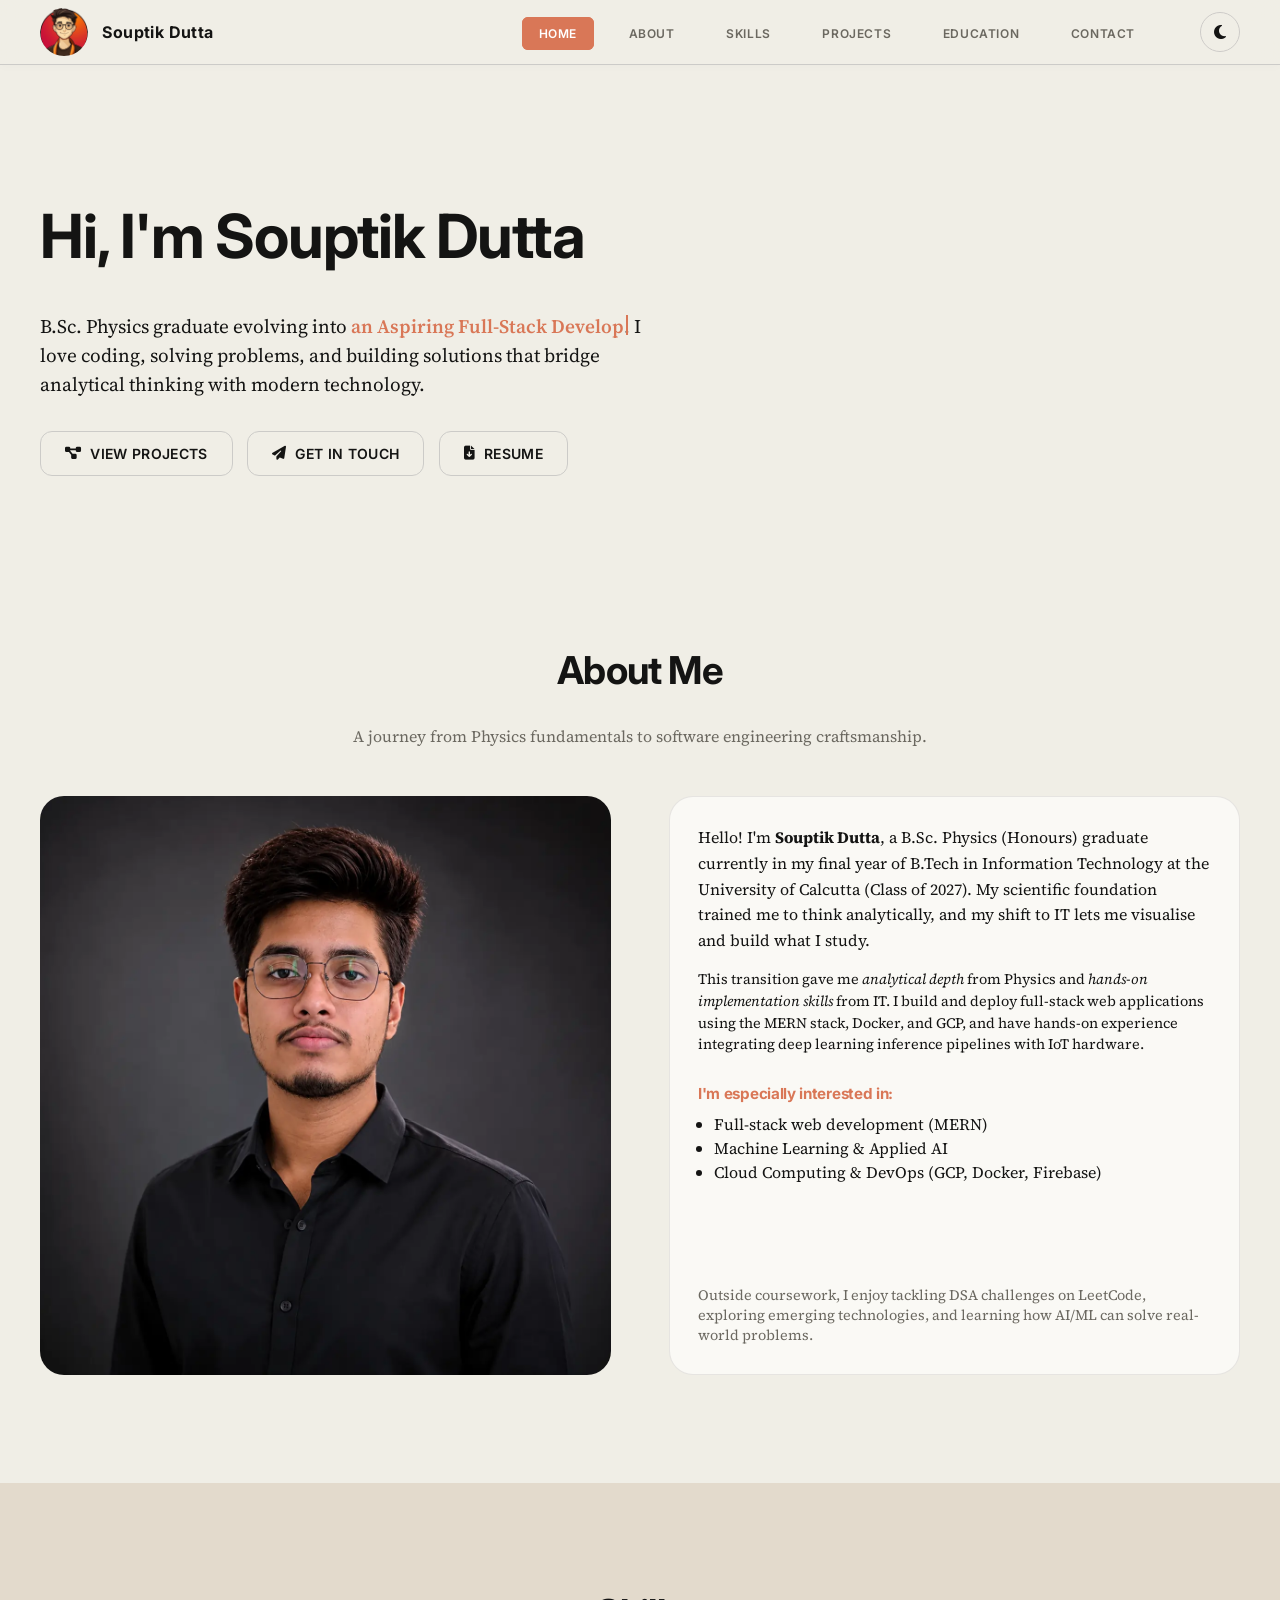
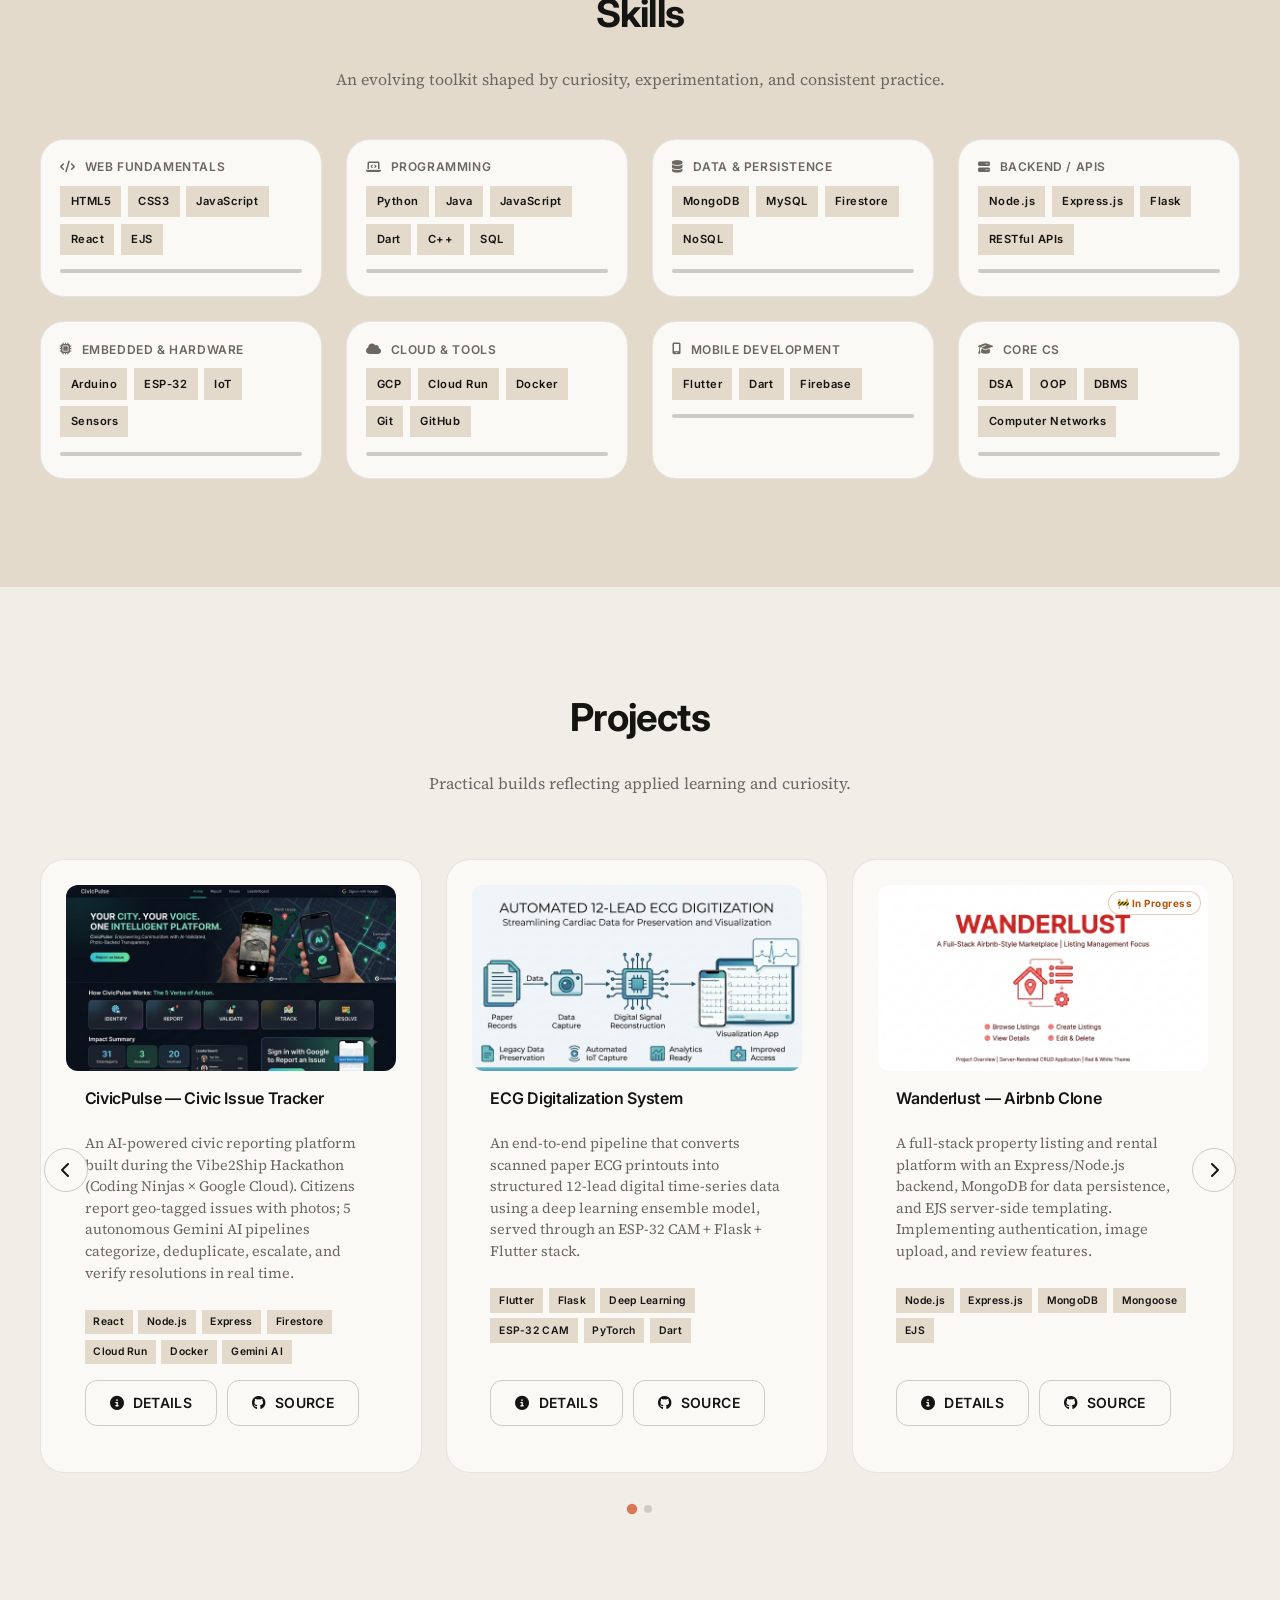
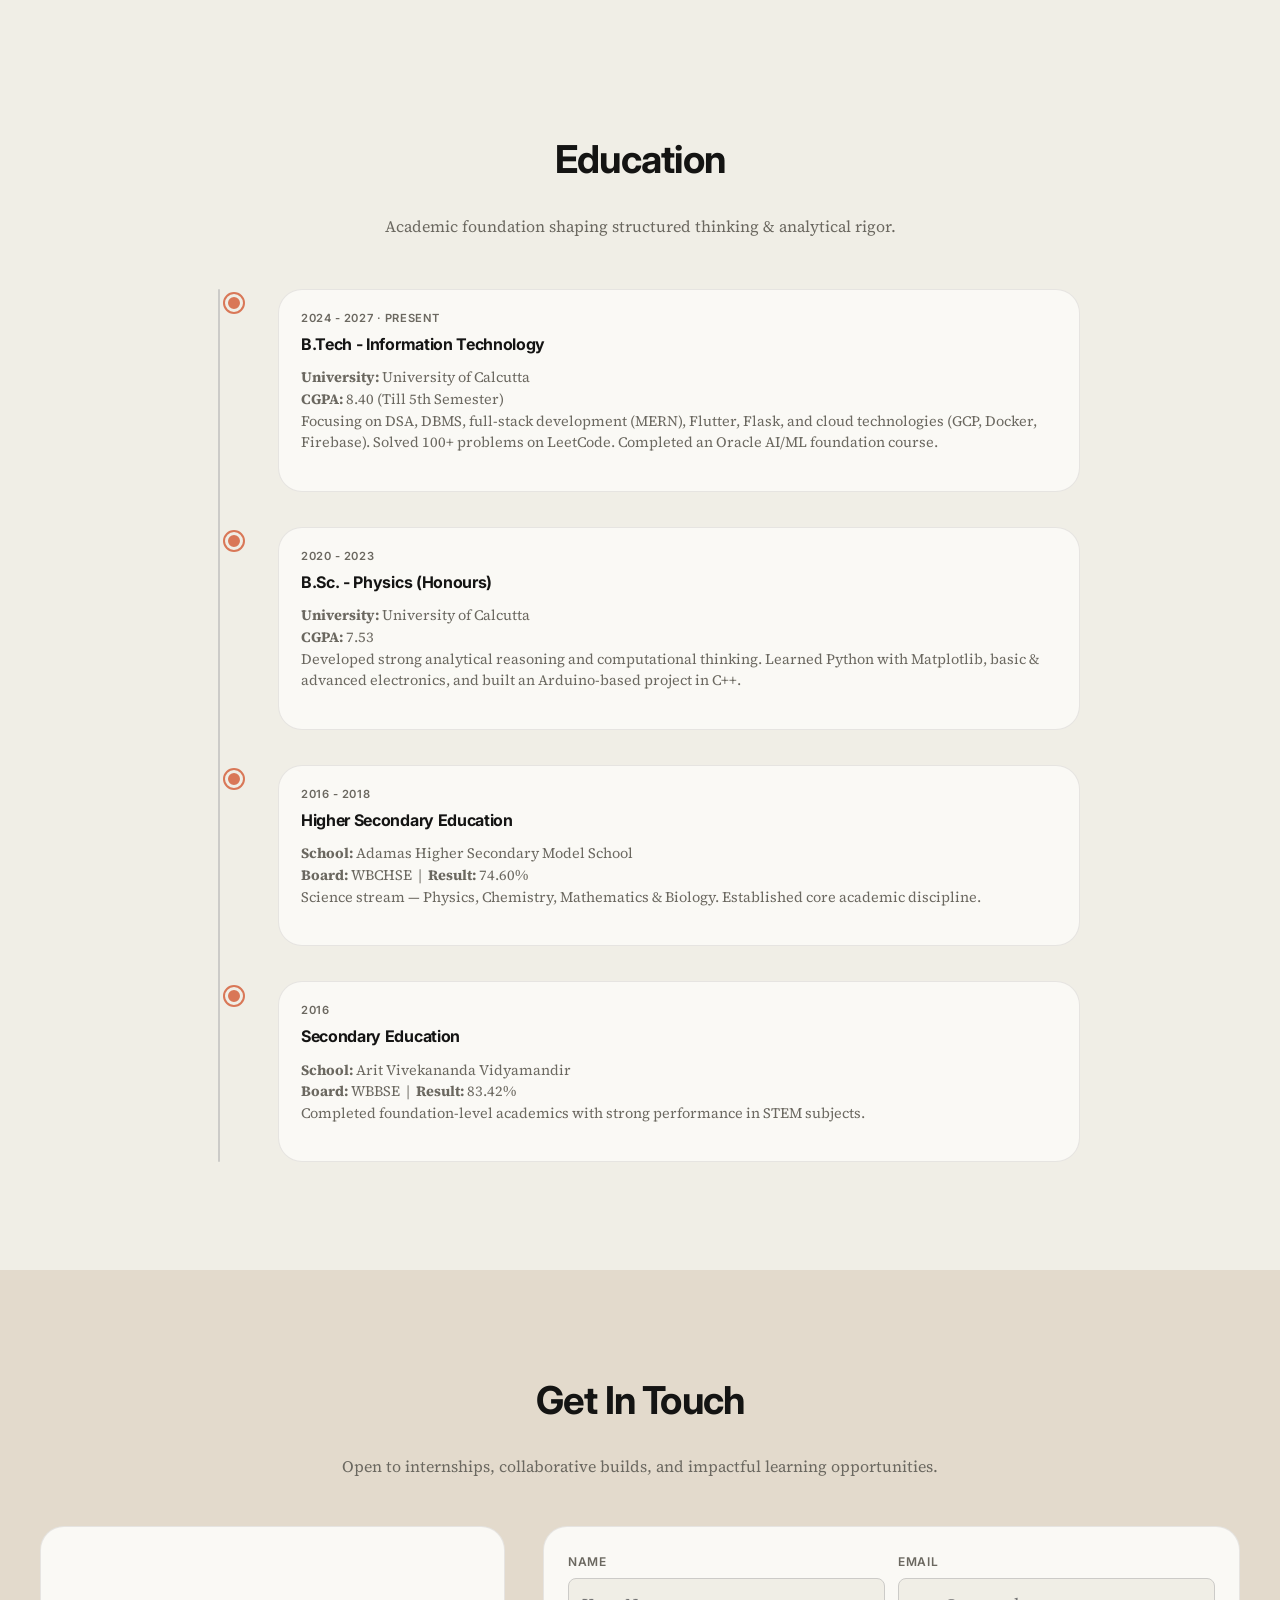
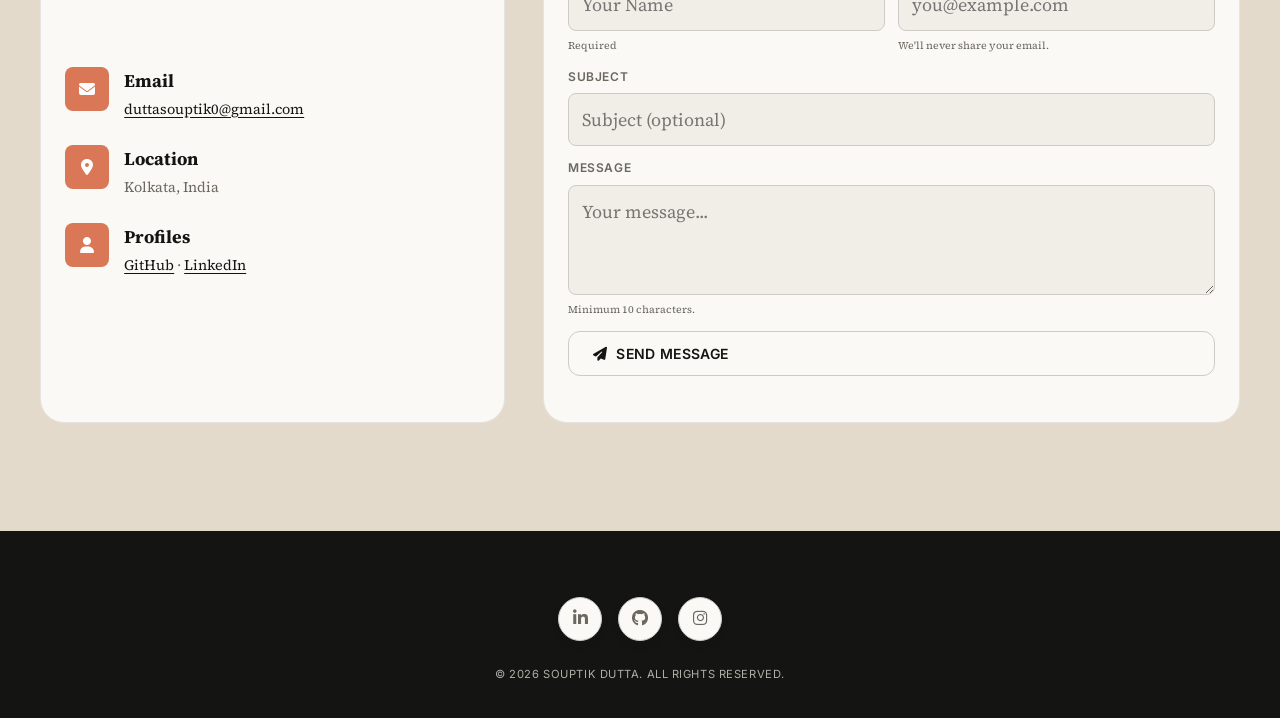
==== commit 82deafb8: "Update portfolio links and README" ====
--- a/index.html
+++ b/index.html
@@ -97,7 +97,7 @@
         "knowsAbout": ["MERN Stack", "Flutter", "Deep Learning", "IoT", "GCP", "Docker"],
         "sameAs": [
           "https://github.com/d-souptik24",
-          "https://www.linkedin.com/in/souptik-dutta-3895512a4",
+          "https://www.linkedin.com/in/souptik-dutta/",
           "https://www.instagram.com/d_souptik24"
         ]
       }
@@ -225,7 +225,6 @@
               <h4>I'm especially interested in:</h4>
               <ul>
                 <li>Full-stack web development (MERN)</li>
-                <li>Mobile app development (Flutter)</li>
                 <li>Machine Learning & Applied AI</li>
                 <li>Cloud Computing & DevOps (GCP, Docker, Firebase)</li>
               </ul>
@@ -826,7 +825,7 @@
                     >
                     ·
                     <a
-                      href="https://www.linkedin.com/in/souptik-dutta-3895512a4"
+                      href="https://www.linkedin.com/in/souptik-dutta/"
                       target="_blank"
                       rel="noopener"
                       >LinkedIn</a
@@ -926,7 +925,7 @@
           <li class="icon linkedin">
             <span class="tooltip">LinkedIn</span>
             <a
-              href="https://www.linkedin.com/in/souptik-dutta-3895512a4"
+              href="https://www.linkedin.com/in/souptik-dutta/"
               target="_blank"
               rel="noopener"
               aria-label="LinkedIn"
--- a/css/style.css
+++ b/css/style.css
@@ -1328,7 +1328,7 @@
 }
 @media (min-width: 640px) {
   form.contact-form {
-    grid-template-columns: 1fr 1fr;
+    grid-template-columns: minmax(0, 1fr) minmax(0, 1fr);
   }
   .form-field.full-width {
     grid-column: span 2;
@@ -1336,6 +1336,7 @@
   form.contact-form button[type="submit"],
   form.contact-form .form-status {
     grid-column: span 2;
+    width: 100%;
   }
 }
 
@@ -1355,6 +1356,7 @@
 .form-field input,
 .form-field textarea {
   font: inherit;
+  width: 100%;
   background: var(--color-bg);
   border: 1px solid var(--color-border);
   padding: 0.75rem 0.8rem;
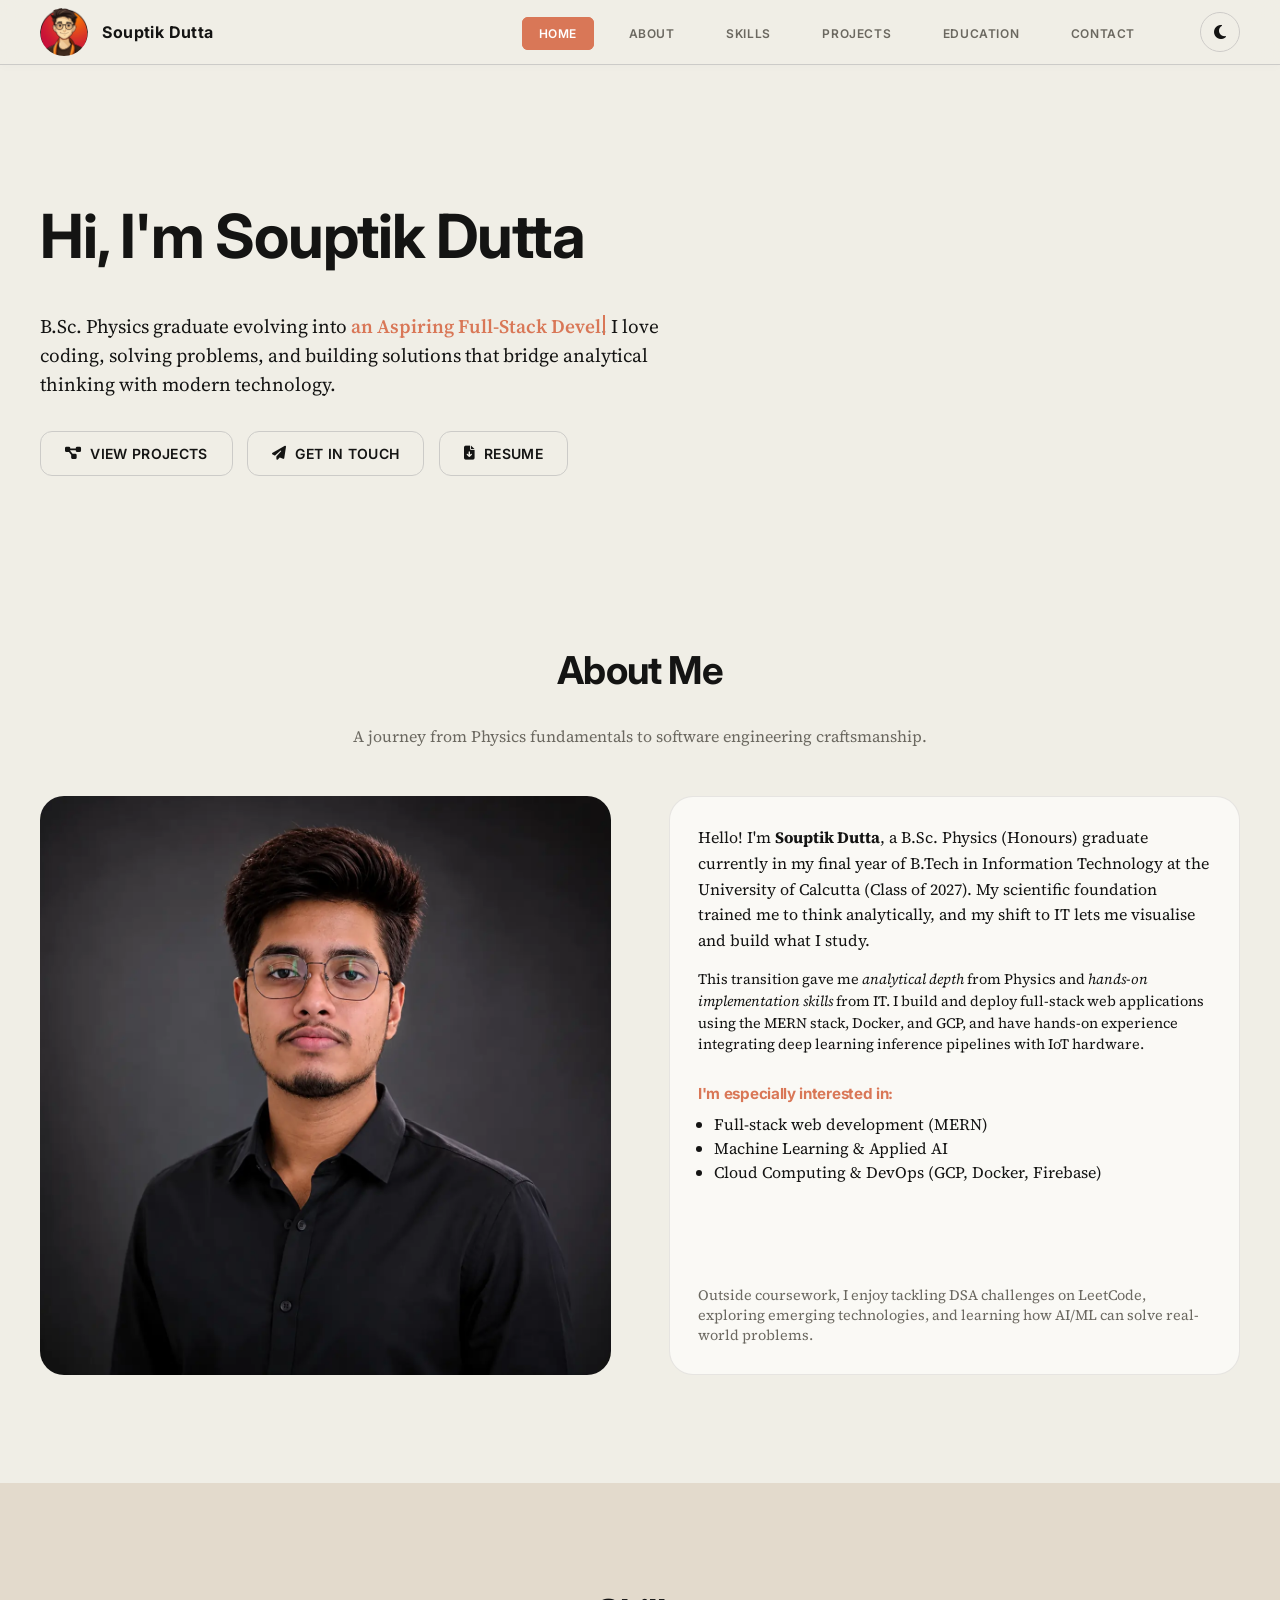
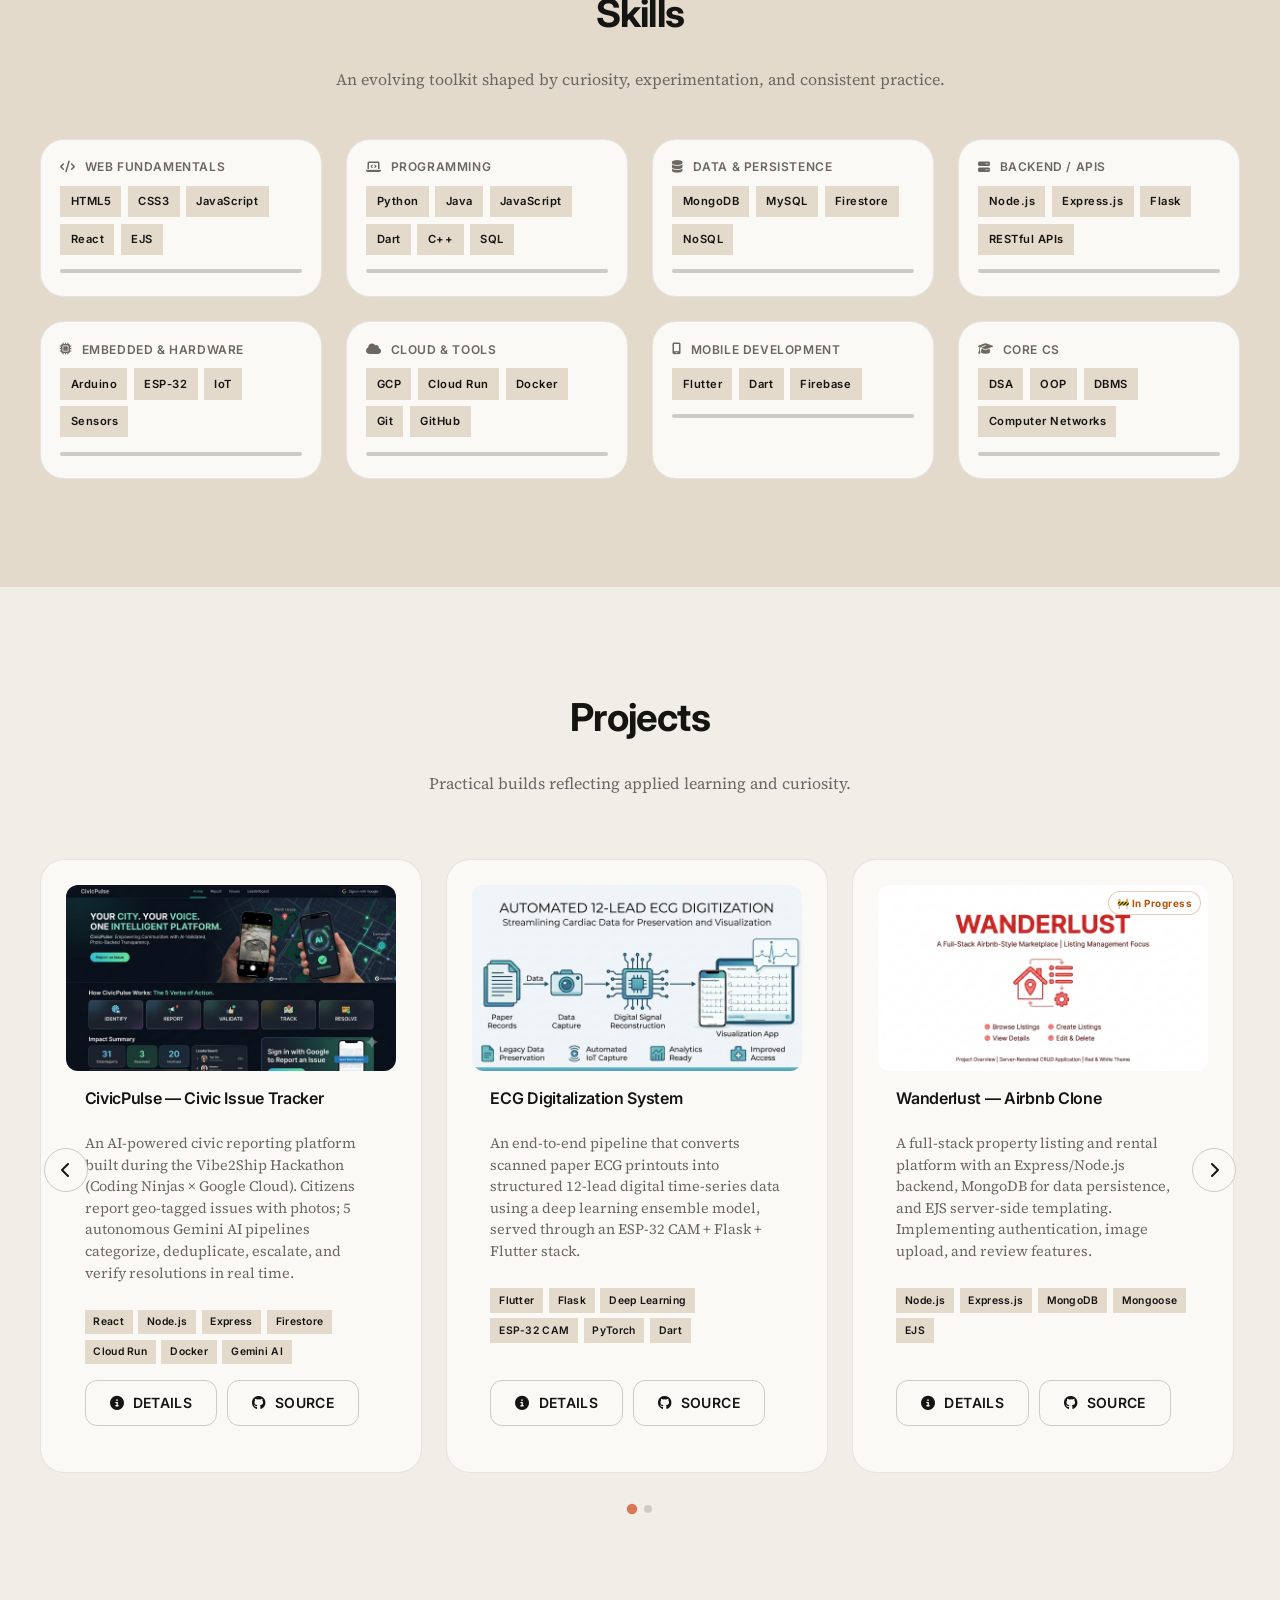
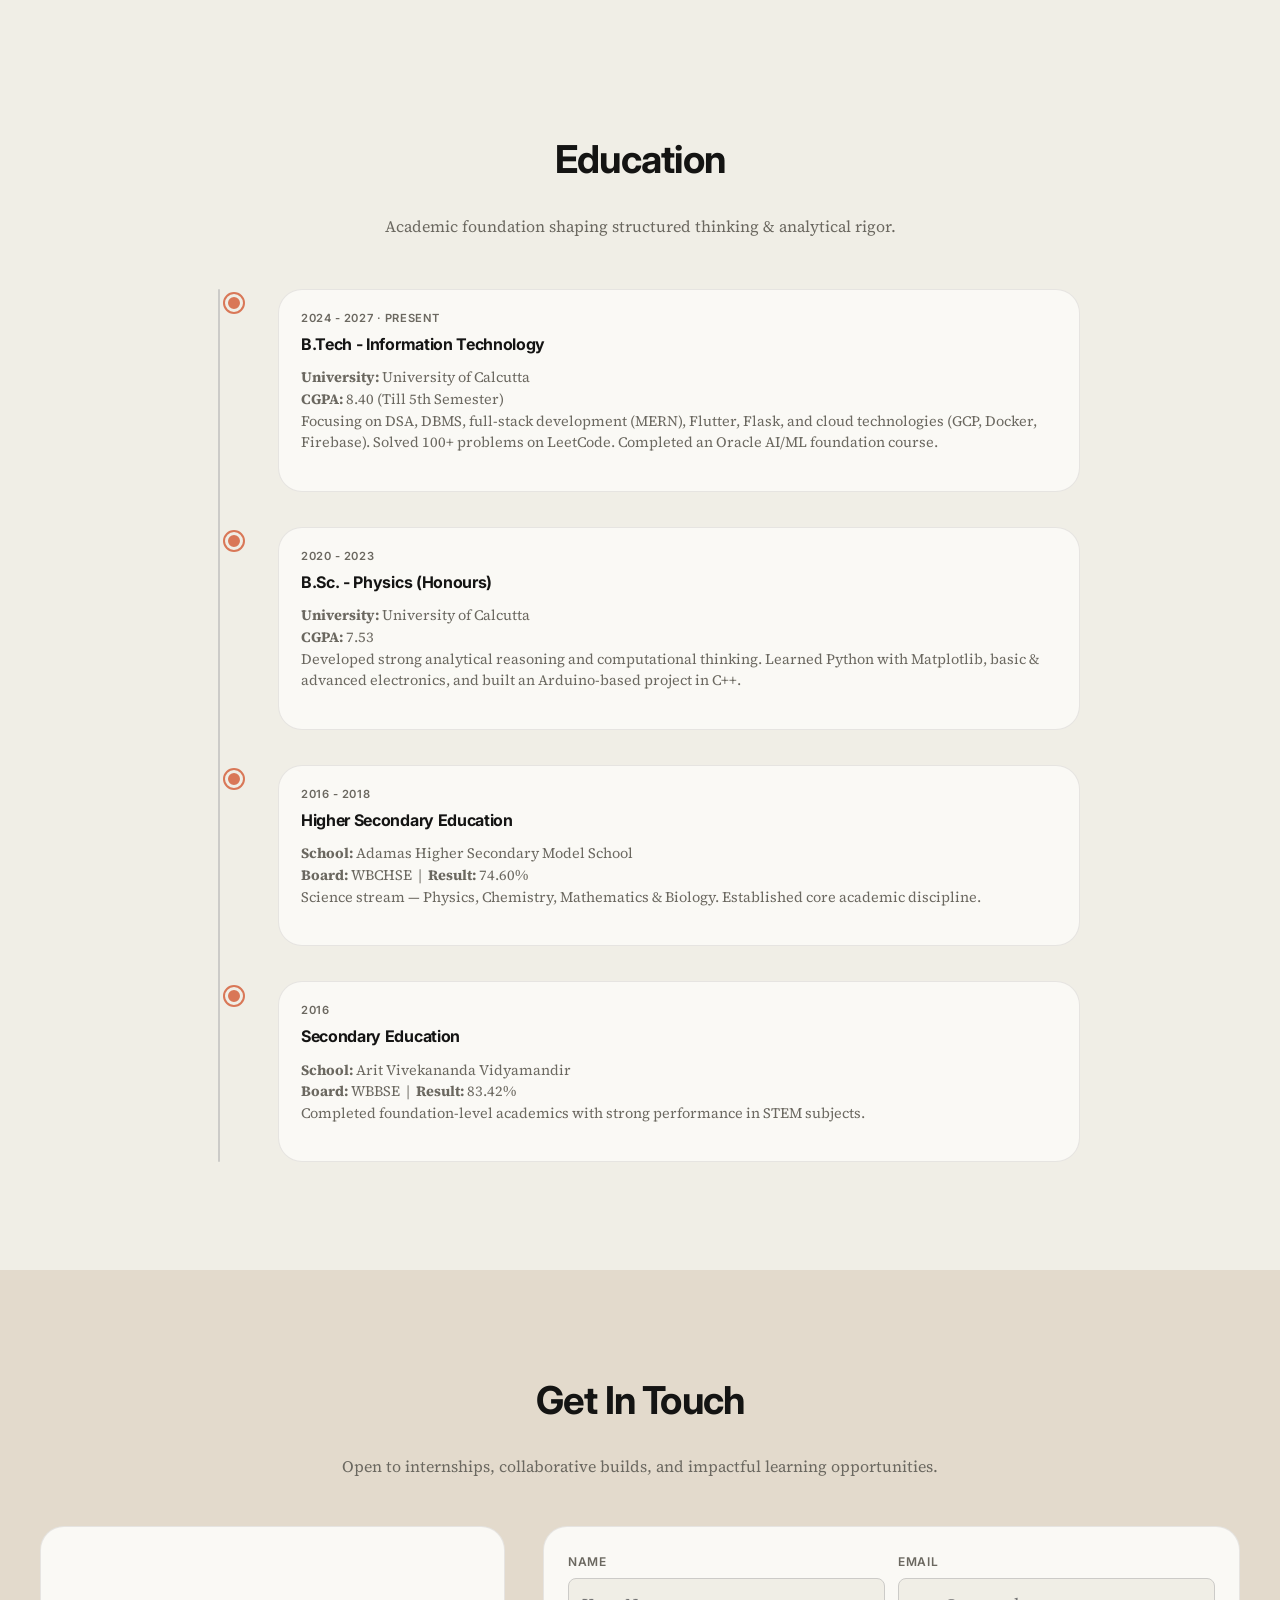
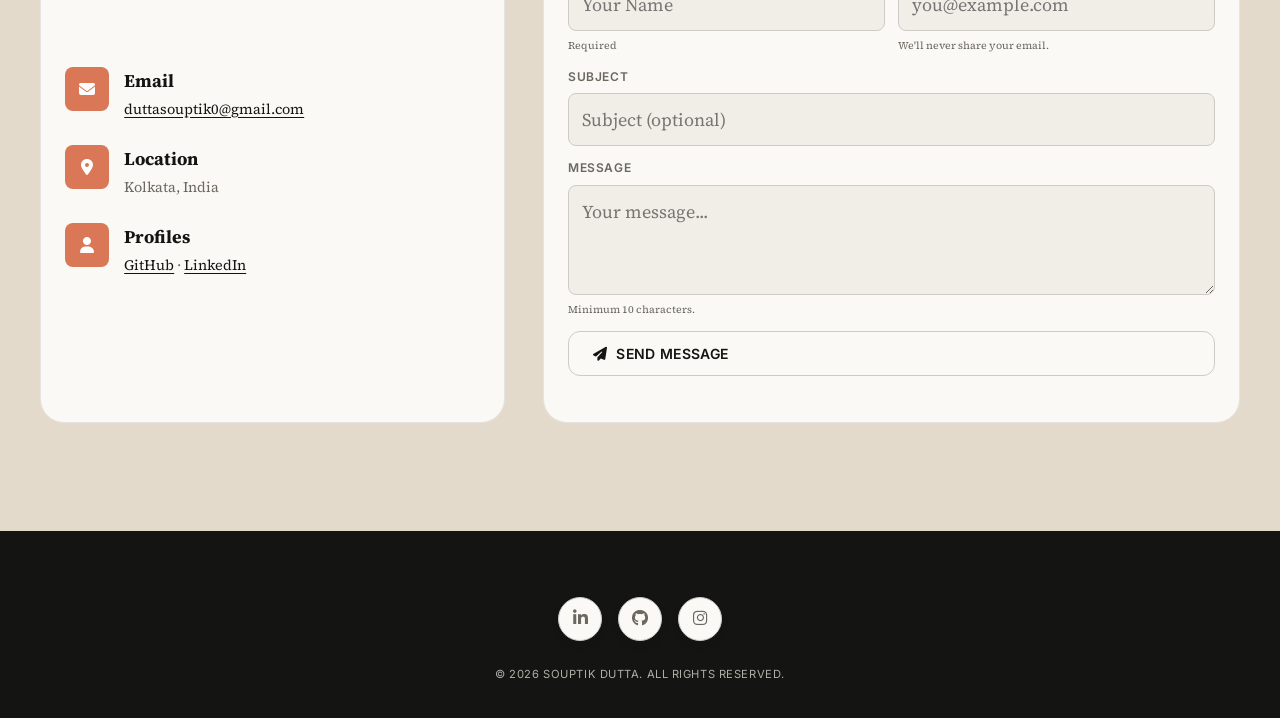
==== commit 9364ef25: "update repo url" ====
--- a/index.html
+++ b/index.html
@@ -428,7 +428,7 @@
                     <i class="fa-solid fa-circle-info"></i> Details
                   </button>
                   <a
-                    href="https://github.com/d-souptik24/ECG-DIGITALIZATION"
+                    href="https://github.com/d-souptik24/ecg-image-digitizer"
                     target="_blank"
                     rel="noopener"
                     class="btn btn-outline"
@@ -468,7 +468,7 @@
                     <i class="fa-solid fa-circle-info"></i> Details
                   </button>
                   <a
-                    href="https://github.com/d-souptik24/Wanderlust"
+                    href="https://github.com/d-souptik24/wanderlust"
                     target="_blank"
                     rel="noopener"
                     class="btn btn-outline"
@@ -510,7 +510,7 @@
                     <i class="fa-solid fa-circle-info"></i> Details
                   </button>
                   <a
-                    href="https://github.com/d-souptik24/ArduinoProject"
+                    href="https://github.com/d-souptik24/uno-temp-monitor"
                     target="_blank"
                     rel="noopener"
                     class="btn btn-outline"
@@ -612,7 +612,7 @@
         </ul>
         <div class="dialog-actions">
           <a
-            href="https://github.com/d-souptik24/ECG-DIGITALIZATION"
+            href="https://github.com/d-souptik24/ecg-image-digitizer"
             target="_blank"
             class="btn btn-outline"
             rel="noopener"
@@ -658,7 +658,7 @@
         </ul>
         <div class="dialog-actions">
           <a
-            href="https://github.com/d-souptik24/Wanderlust"
+            href="https://github.com/d-souptik24/wanderlust"
             target="_blank"
             class="btn btn-outline"
             rel="noopener"
@@ -698,7 +698,7 @@
         </ul>
         <div class="dialog-actions">
           <a
-            href="https://github.com/d-souptik24/ArduinoProject"
+            href="https://github.com/d-souptik24/uno-temp-monitor"
             target="_blank"
             class="btn btn-outline"
             rel="noopener"
